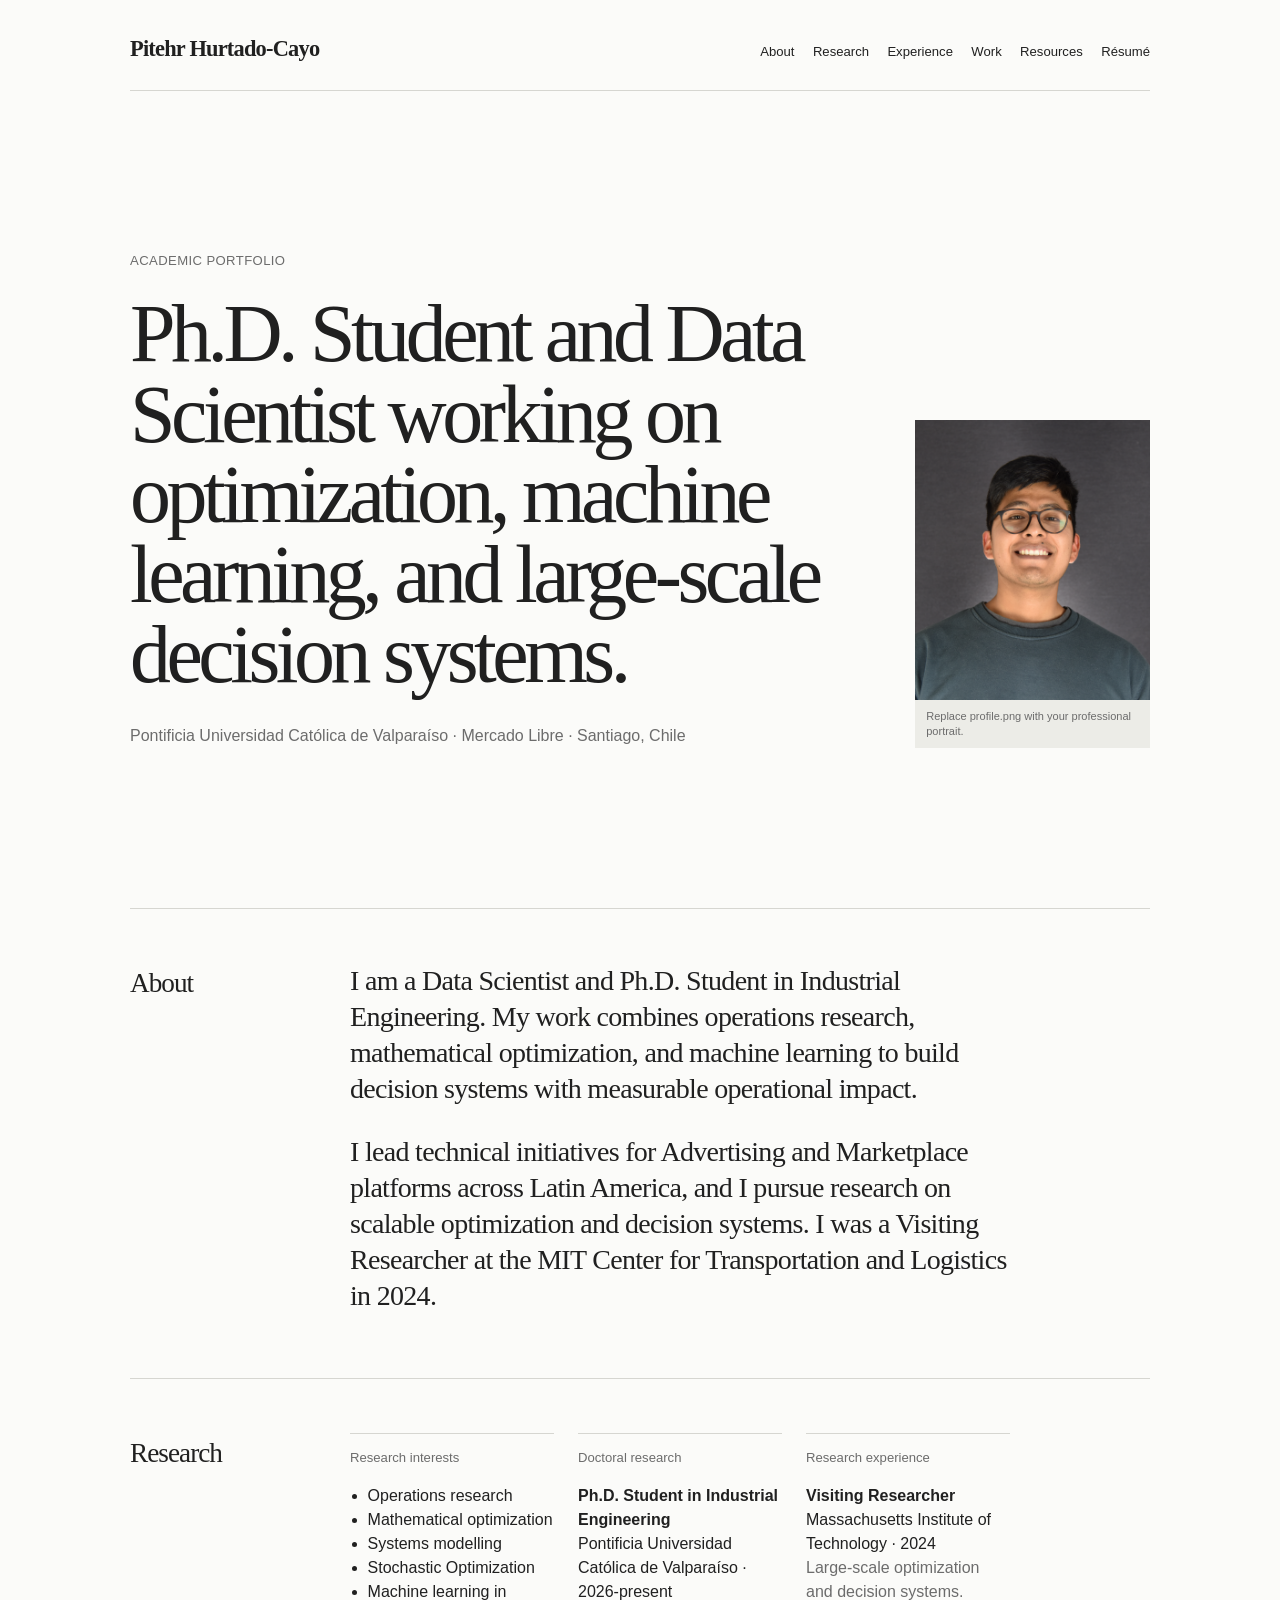
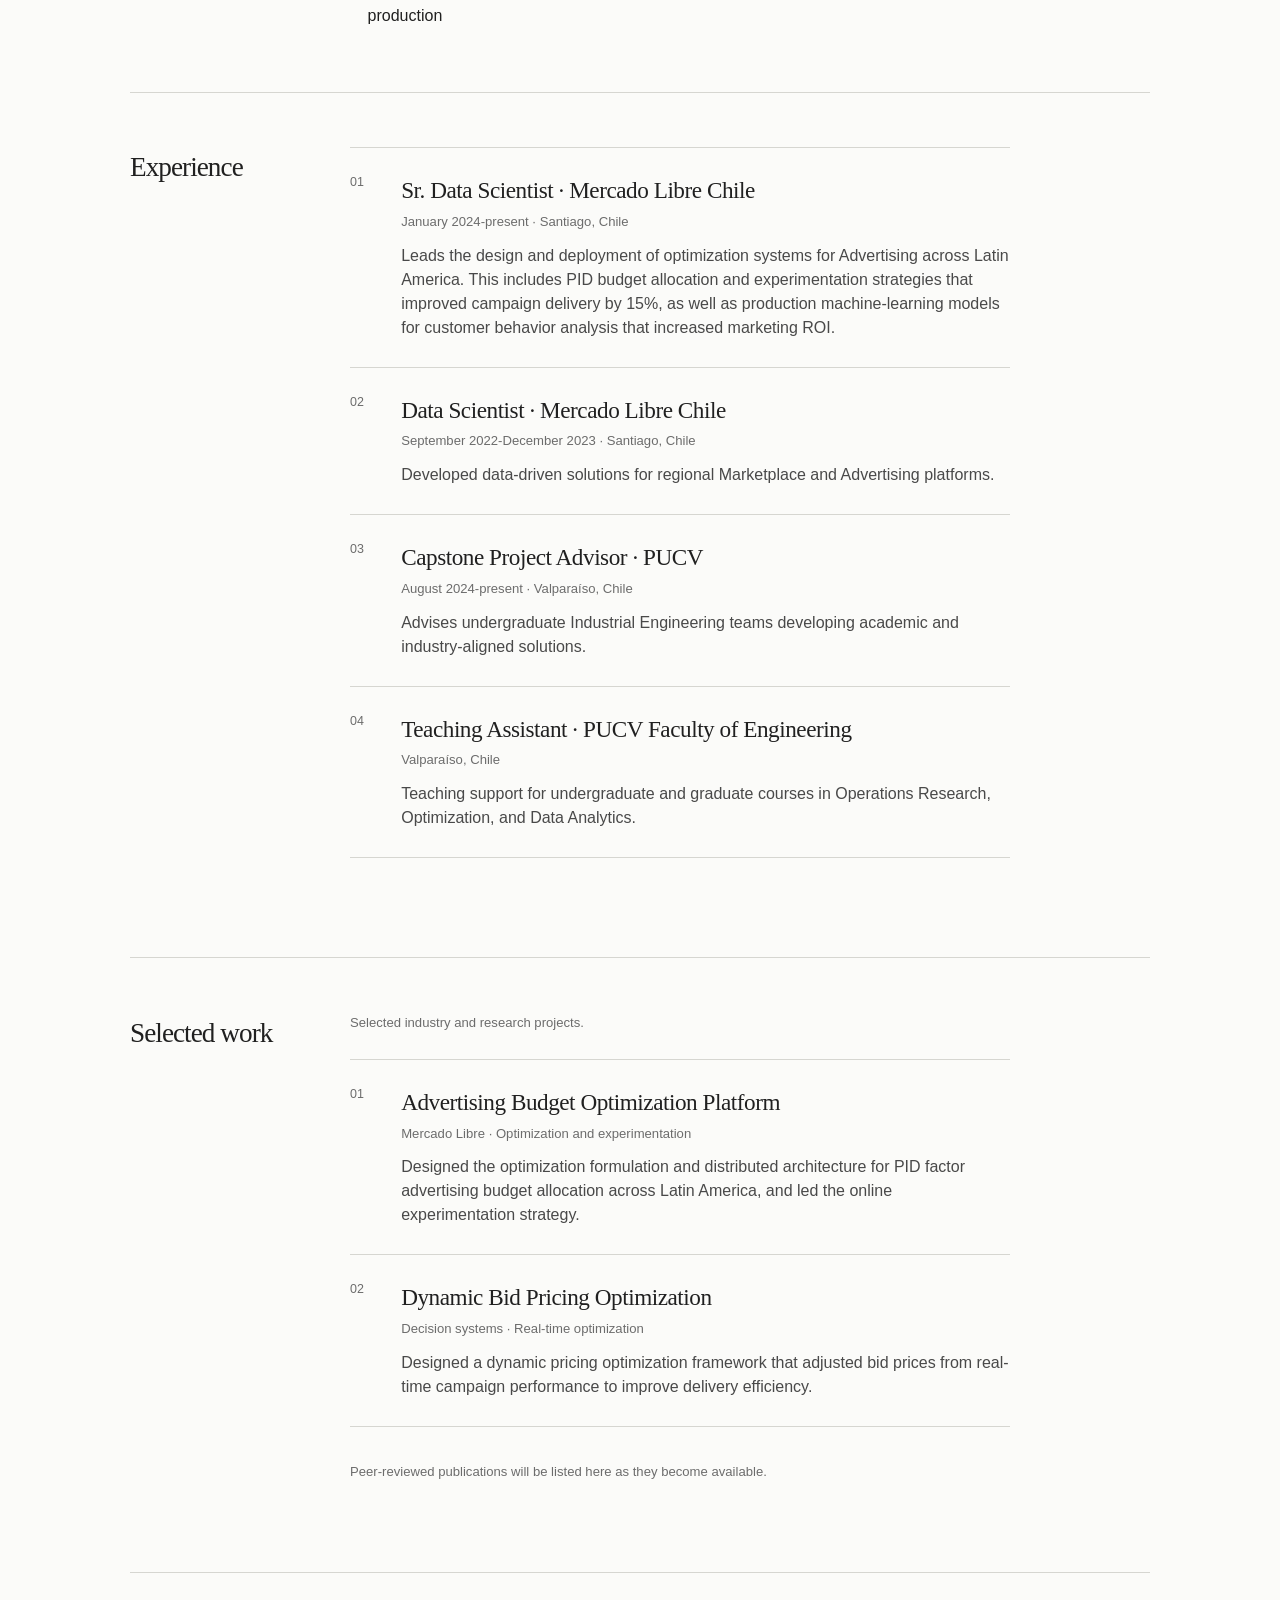
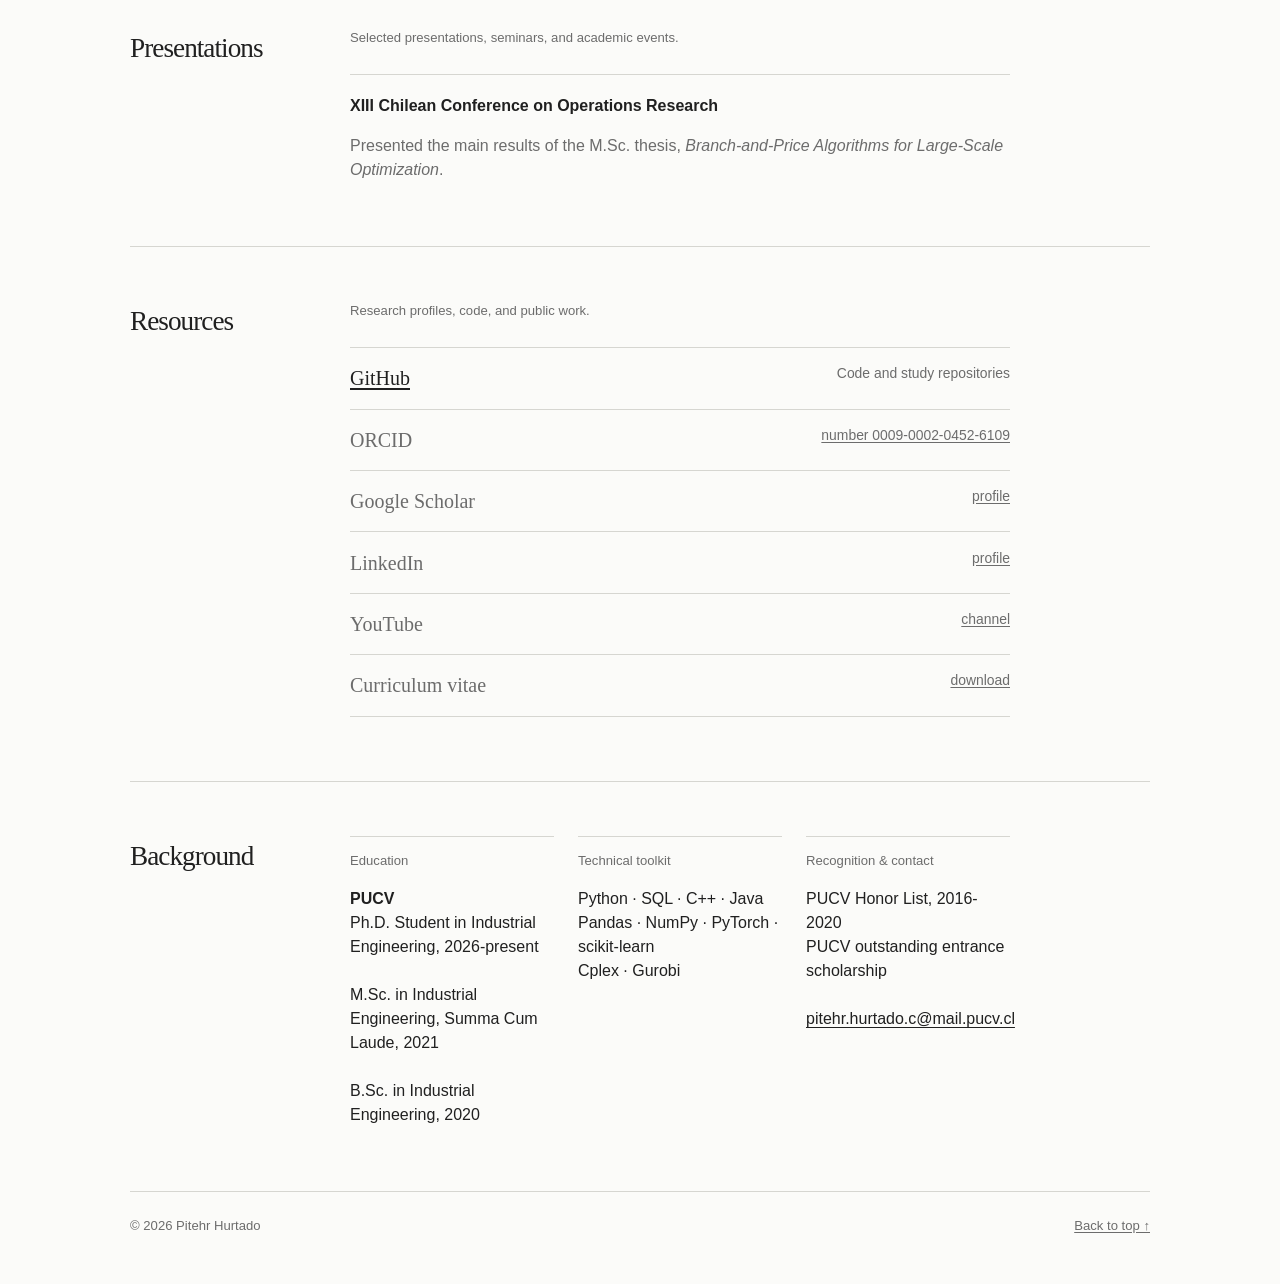
==== index.html @ 65d4c443 "add: core code" ====
<!doctype html>
<html lang="en">
  <head>
    <meta charset="utf-8">
    <meta name="viewport" content="width=device-width, initial-scale=1">
    <meta name="description" content="Academic portfolio of Pitehr Hurtado.">
    <meta name="robots" content="index, follow">
    <title>Pitehr Hurtado</title>
    <link rel="stylesheet" href="assets/css/styles.css">
  </head>
  <body>
    <a class="skip-link" href="#main-content">Skip to content</a>

    <header class="site-header">
      <a class="site-name" href="#top">Pitehr Hurtado-Cayo</a>
      <nav aria-label="Primary navigation">
        <a href="#about">About</a>
        <a href="#research">Research</a>
        <a href="#experience">Experience</a>
        <a href="#work">Work</a>
        <a href="#resources">Resources</a>
        <a href="#resume">Résumé</a>
      </nav>
    </header>

    <main id="main-content">
      <section class="intro" id="top" aria-labelledby="intro-title">
        <div>
          <p class="kicker">Academic portfolio</p>
          <h1 id="intro-title">Ph.D. Student and Data Scientist working on optimization, machine learning, and large-scale decision systems.</h1>
          <p class="intro-note">Pontificia Universidad Católica de Valparaíso · Mercado Libre · Santiago, Chile</p>
        </div>
        <figure class="portrait">
          <img src="assets/img/profile.png" alt="Placeholder for a professional portrait of Pitehr Hurtado-Cayo">
          <figcaption>Replace <code>profile.png</code> with your professional portrait.</figcaption>
        </figure>
      </section>

      <section class="content-section" id="about" aria-labelledby="about-title">
        <h2 id="about-title">About</h2>
        <div class="section-body prose">
          <p>I am a Data Scientist and Ph.D. Student in Industrial Engineering. My work combines operations research, mathematical optimization, and machine learning to build decision systems with measurable operational impact.</p>
          <p>I lead technical initiatives for Advertising and Marketplace platforms across Latin America, and I pursue research on scalable optimization and decision systems. I was a Visiting Researcher at the MIT Center for Transportation and Logistics in 2024.</p>
        </div>
      </section>

      <section class="content-section" id="research" aria-labelledby="research-title">
        <h2 id="research-title">Research</h2>
        <div class="section-body research-grid">
          <div>
            <p class="quiet">Research interests</p>
            <ul>
              <li>Operations research</li>
              <li>Mathematical optimization</li>
              <li>Systems modelling</li>
              <li>Stochastic Optimization</li>
              <li>Machine learning in production</li>
            </ul>
          </div>
          <div>
            <p class="quiet">Doctoral research</p>
            <p><strong>Ph.D. Student in Industrial Engineering</strong><br>Pontificia Universidad Católica de Valparaíso · 2026-present</p>
          </div>
          <div>
            <p class="quiet">Research experience</p>
            <p><strong>Visiting Researcher</strong><br>Massachusetts Institute of Technology · 2024<br><span class="pending">Large-scale optimization and decision systems.</span></p>
          </div>
        </div>
      </section>

      <section class="content-section" id="experience" aria-labelledby="experience-title">
        <h2 id="experience-title">Experience</h2>
        <div class="section-body">
          <ol class="publication-list experience-list">
            <li>
              <p class="entry-title">Sr. Data Scientist · Mercado Libre Chile</p>
              <p class="entry-meta">January 2024-present · Santiago, Chile</p>
              <p>Leads the design and deployment of optimization systems for Advertising across Latin America. This includes PID budget allocation and experimentation strategies that improved campaign delivery by 15%, as well as production machine-learning models for customer behavior analysis that increased marketing ROI.</p>
            </li>
            <li>
              <p class="entry-title">Data Scientist · Mercado Libre Chile</p>
              <p class="entry-meta">September 2022-December 2023 · Santiago, Chile</p>
              <p>Developed data-driven solutions for regional Marketplace and Advertising platforms.</p>
            </li>
            <li>
              <p class="entry-title">Capstone Project Advisor · PUCV</p>
              <p class="entry-meta">August 2024-present · Valparaíso, Chile</p>
              <p>Advises undergraduate Industrial Engineering teams developing academic and industry-aligned solutions.</p>
            </li>
            <li>
              <p class="entry-title">Teaching Assistant · PUCV Faculty of Engineering</p>
              <p class="entry-meta">Valparaíso, Chile</p>
              <p>Teaching support for undergraduate and graduate courses in Operations Research, Optimization, and Data Analytics.</p>
            </li>
          </ol>
        </div>
      </section>

      <section class="content-section" id="work" aria-labelledby="work-title">
        <h2 id="work-title">Selected work</h2>
        <div class="section-body">
          <p class="quiet">Selected industry and research projects.</p>
          <ol class="publication-list">
            <li>
              <p class="entry-title">Advertising Budget Optimization Platform</p>
              <p class="entry-meta">Mercado Libre · Optimization and experimentation</p>
              <p>Designed the optimization formulation and distributed architecture for PID factor advertising budget allocation across Latin America, and led the online experimentation strategy.</p>
            </li>
            <li>
              <p class="entry-title">Dynamic Bid Pricing Optimization</p>
              <p class="entry-meta">Decision systems · Real-time optimization</p>
              <p>Designed a dynamic pricing optimization framework that adjusted bid prices from real-time campaign performance to improve delivery efficiency.</p>
            </li>
          </ol>
          <p class="quiet">Peer-reviewed publications will be listed here as they become available.</p>
        </div>
      </section>

      <section class="content-section" id="presentations" aria-labelledby="presentations-title">
        <h2 id="presentations-title">Presentations</h2>
        <div class="section-body">
          <p class="quiet">Selected presentations, seminars, and academic events.</p>
          <div class="empty-entry">
            <p><strong>XIII Chilean Conference on Operations Research</strong></p>
            <p>Presented the main results of the M.Sc. thesis, <em>Branch-and-Price Algorithms for Large-Scale Optimization</em>.</p>
          </div>
        </div>
      </section>

      <section class="content-section" id="resources" aria-labelledby="resources-title">
        <h2 id="resources-title">Resources</h2>
        <div class="section-body">
          <p class="quiet">Research profiles, code, and public work.</p>
          <ul class="link-list">
            <li><a href="https://github.com/PitehrHurtado" rel="me">GitHub</a><span>Code and study repositories</span></li>
            <li><span class="pending">ORCID</span><span><a href="https://orcid.org/0009-0002-0452-6109" rel="me">number 0009-0002-0452-6109</a></span></li>
            <li><span class="pending">Google Scholar</span><span><a href="https://scholar.google.com/citations?hl=en&user=K_JRy8kAAAAJ" rel="me">profile</a></span></li>
            <li><span class="pending">LinkedIn</span><span><a href="https://www.linkedin.com/in/pitehr-hurtado-cayo/" rel="me">profile</a></span></li>
            <li><span class="pending">YouTube</span><span><a href="https://www.youtube.com/@pitehrhurtado" rel="me">channel</a></span></li>
            <li><span class="pending">Curriculum vitae</span><span><a href="assets/docs/cv.pdf" rel="me">download</a></span></li>
          </ul>
        </div>
      </section>

      <section class="content-section" id="resume" aria-labelledby="resume-title">
        <h2 id="resume-title">Background</h2>
        <div class="section-body resume-grid">
          <div>
            <p class="quiet">Education</p>
            <p><strong>PUCV</strong><br>Ph.D. Student in Industrial Engineering, 2026-present<br><br>M.Sc. in Industrial Engineering, Summa Cum Laude, 2021<br><br>B.Sc. in Industrial Engineering, 2020</p>
          </div>
          <div>
            <p class="quiet">Technical toolkit</p>
            <p>Python · SQL · C++ · Java<br>Pandas · NumPy · PyTorch · scikit-learn<br>Cplex · Gurobi</p>
          </div>
          <div>
            <p class="quiet">Recognition & contact</p>
            <p>PUCV Honor List, 2016-2020<br>PUCV outstanding entrance scholarship<br><br><a href="mailto:pitehr.hurtado.c@mail.pucv.cl">pitehr.hurtado.c@mail.pucv.cl</a></p>
          </div>
        </div>
      </section>
    </main>

    <footer>
      <p>© 2026 Pitehr Hurtado</p>
      <a href="#top">Back to top ↑</a>
    </footer>
  </body>
</html>
---- assets/css/styles.css ----
:root {
  --ink: #202020;
  --muted: #6c6c6c;
  --paper: #fbfbf9;
  --line: #d6d6d1;
  --accent: #165f54;
  --serif: "Iowan Old Style", "Palatino Linotype", Palatino, Georgia, serif;
  --sans: Arial, Helvetica, sans-serif;
}

* { box-sizing: border-box; }
html { scroll-behavior: smooth; }
body { margin: 0; color: var(--ink); background: var(--paper); font-family: var(--sans); font-size: 16px; line-height: 1.5; }
a { color: inherit; text-underline-offset: 0.16em; }
a:hover { color: var(--accent); }
a:focus-visible { outline: 2px solid var(--accent); outline-offset: 4px; }

.skip-link { position: fixed; top: 0.75rem; left: 0.75rem; z-index: 2; padding: 0.5rem 0.7rem; color: var(--paper); background: var(--ink); transform: translateY(-200%); }
.skip-link:focus { transform: translateY(0); }

.site-header, main, footer { width: min(100% - 3rem, 1020px); margin: 0 auto; }
.site-header { display: flex; justify-content: space-between; align-items: baseline; gap: 2rem; padding: 2rem 0 1.5rem; border-bottom: 1px solid var(--line); }
.site-name { font-family: var(--serif); font-size: 1.4rem; font-weight: 700; letter-spacing: -0.035em; text-decoration: none; }
nav { display: flex; flex-wrap: wrap; justify-content: flex-end; gap: 0.5rem 1.15rem; }
nav a, footer { font-size: 0.82rem; }
nav a { text-decoration: none; }

.intro { display: grid; grid-template-columns: minmax(0, 1fr) 235px; align-items: end; gap: clamp(2rem, 6vw, 5rem); padding: clamp(5rem, 14vw, 10rem) 0 clamp(5.5rem, 14vw, 10rem); }
.kicker, .quiet, .entry-meta { margin: 0; color: var(--muted); font-size: 0.82rem; }
.kicker { margin-bottom: 1.5rem; letter-spacing: 0.03em; text-transform: uppercase; }
h1, h2, h3, p { margin-top: 0; }
h1 { margin-bottom: 1.75rem; font-family: var(--serif); font-size: clamp(2.7rem, 6.4vw, 5.75rem); font-weight: 400; letter-spacing: -0.055em; line-height: 0.98; }
.intro-note { margin: 0; color: var(--muted); }
.portrait { display: grid; min-height: 280px; margin: 0; background: #ecece7; }
.portrait img { width: 100%; height: 280px; object-fit: cover; background: linear-gradient(135deg, #d7d7cf, #a3a9a1); }
.portrait figcaption { align-self: end; padding: 0.55rem 0.7rem; color: var(--muted); font-size: 0.69rem; line-height: 1.35; }
.portrait code { font-family: var(--sans); font-size: inherit; }

.content-section { display: grid; grid-template-columns: 180px minmax(0, 1fr); gap: 2.5rem; padding: 3.4rem 0 4rem; border-top: 1px solid var(--line); }
h2 { margin: 0; font-family: var(--serif); font-size: 1.7rem; font-weight: 400; letter-spacing: -0.035em; }
.section-body { max-width: 660px; }
.prose { font-family: var(--serif); font-size: clamp(1.35rem, 2.3vw, 1.75rem); letter-spacing: -0.025em; line-height: 1.28; }
.prose p:last-child { margin-bottom: 0; }
.quiet { margin-bottom: 1.65rem; }
.research-grid { display: grid; grid-template-columns: repeat(3, minmax(0, 1fr)); gap: 1.5rem; }
.research-grid > div { padding-top: 0.9rem; border-top: 1px solid var(--line); }
.research-grid .quiet { margin-bottom: 1rem; }
.research-grid ul { margin: 0; padding-left: 1.1rem; }
.research-grid p:last-child { margin-bottom: 0; }

.publication-list { margin: 0 0 2.2rem; padding: 0; list-style: none; counter-reset: publication; }
.publication-list li { position: relative; padding: 1.55rem 0 1.7rem 3.2rem; border-top: 1px solid var(--line); counter-increment: publication; }
.publication-list li:last-child { border-bottom: 1px solid var(--line); }
.publication-list li::before { position: absolute; left: 0; top: 1.55rem; color: var(--muted); content: "0" counter(publication); font-size: 0.78rem; }
.entry-title { margin-bottom: 0.25rem; font-family: var(--serif); font-size: 1.45rem; letter-spacing: -0.02em; }
.entry-meta { margin-bottom: 0.75rem; }
.publication-list li > p:last-child { margin-bottom: 0; color: #494949; }
.empty-entry { padding: 1.2rem 0 0; border-top: 1px solid var(--line); }
.empty-entry p:last-child { margin-bottom: 0; color: var(--muted); }

.link-list { margin: 0; padding: 0; list-style: none; }
.link-list li { display: flex; justify-content: space-between; gap: 2rem; padding: 0.95rem 0; border-top: 1px solid var(--line); }
.link-list li:last-child { border-bottom: 1px solid var(--line); }
.link-list li > :first-child { font-family: var(--serif); font-size: 1.25rem; }
.link-list li > :last-child { color: var(--muted); font-size: 0.87rem; text-align: right; }
.pending { color: var(--muted); }

.resume-grid { display: grid; grid-template-columns: repeat(3, minmax(0, 1fr)); gap: 1.5rem; }
.resume-grid > div { padding-top: 0.9rem; border-top: 1px solid var(--line); }
.resume-grid .quiet { margin-bottom: 1rem; }
.resume-grid p:last-child { margin-bottom: 0; }

footer { display: flex; justify-content: space-between; gap: 1rem; padding: 1.5rem 0 3rem; border-top: 1px solid var(--line); color: var(--muted); }
footer p { margin: 0; }

@media (max-width: 680px) {
  .site-header, main, footer { width: min(100% - 2rem, 1020px); }
  .site-header { align-items: flex-start; flex-direction: column; gap: 1rem; }
  nav { justify-content: flex-start; }
  .content-section { grid-template-columns: 1fr; gap: 1.25rem; padding: 2.7rem 0 3rem; }
  .intro { grid-template-columns: 1fr; }
  .portrait { width: min(100%, 300px); }
  .research-grid { grid-template-columns: 1fr; gap: 1.8rem; }
  .resume-grid { grid-template-columns: 1fr; gap: 1.8rem; }
  .link-list li { align-items: baseline; gap: 1rem; }
  .link-list li > :last-child { font-size: 0.78rem; }
}

@media (prefers-reduced-motion: reduce) { html { scroll-behavior: auto; } }
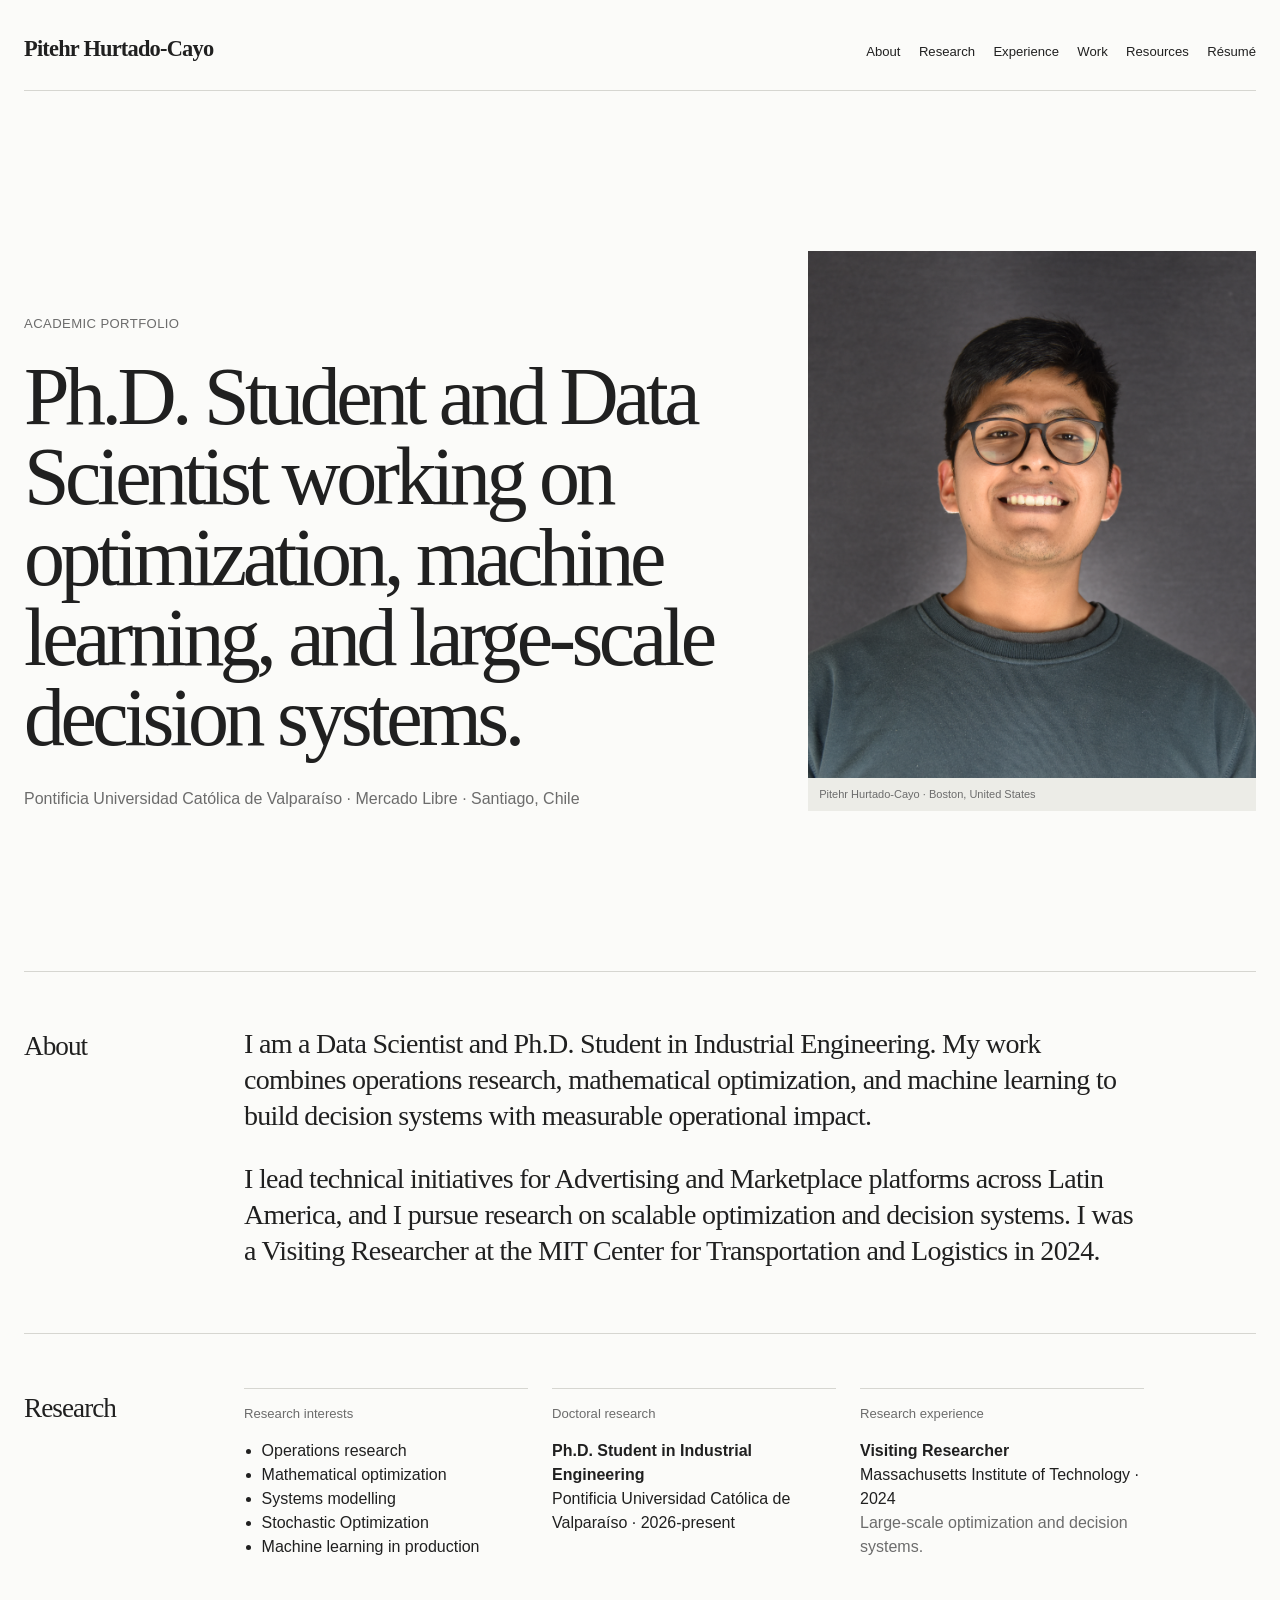
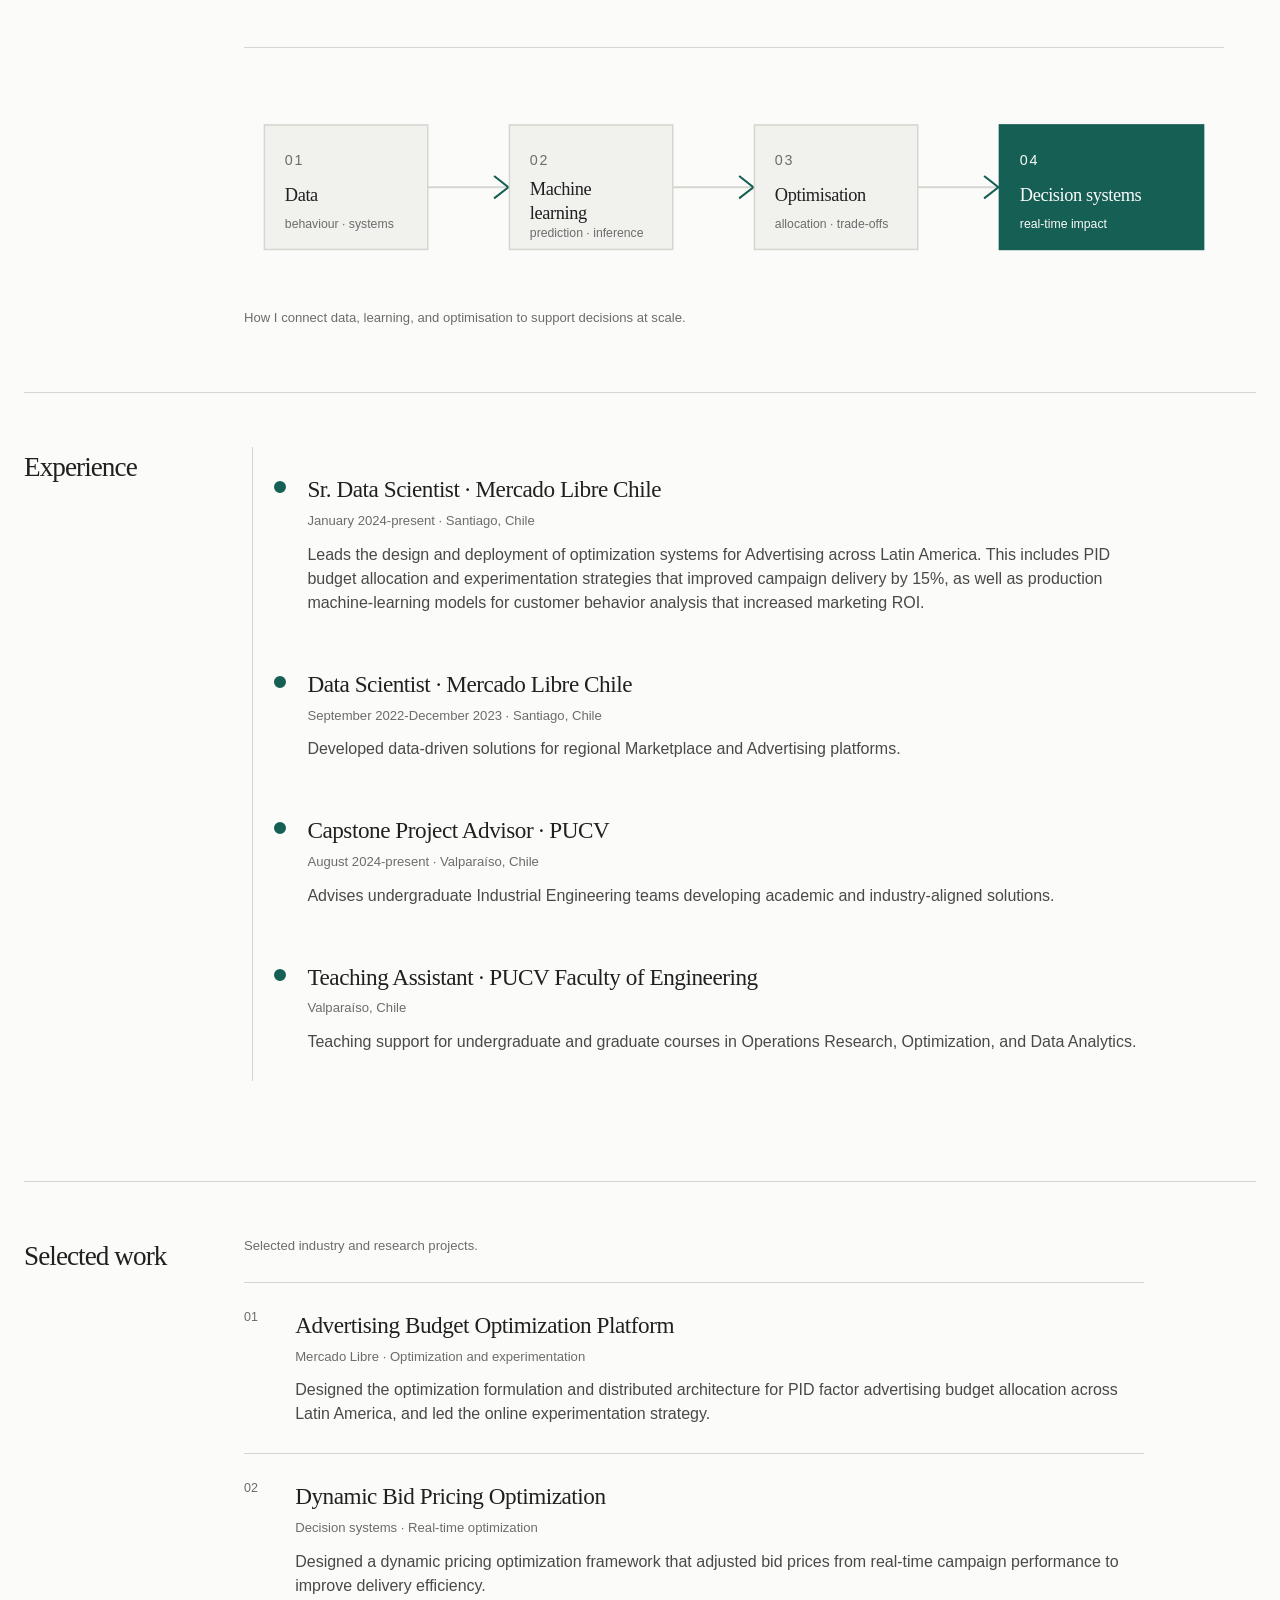
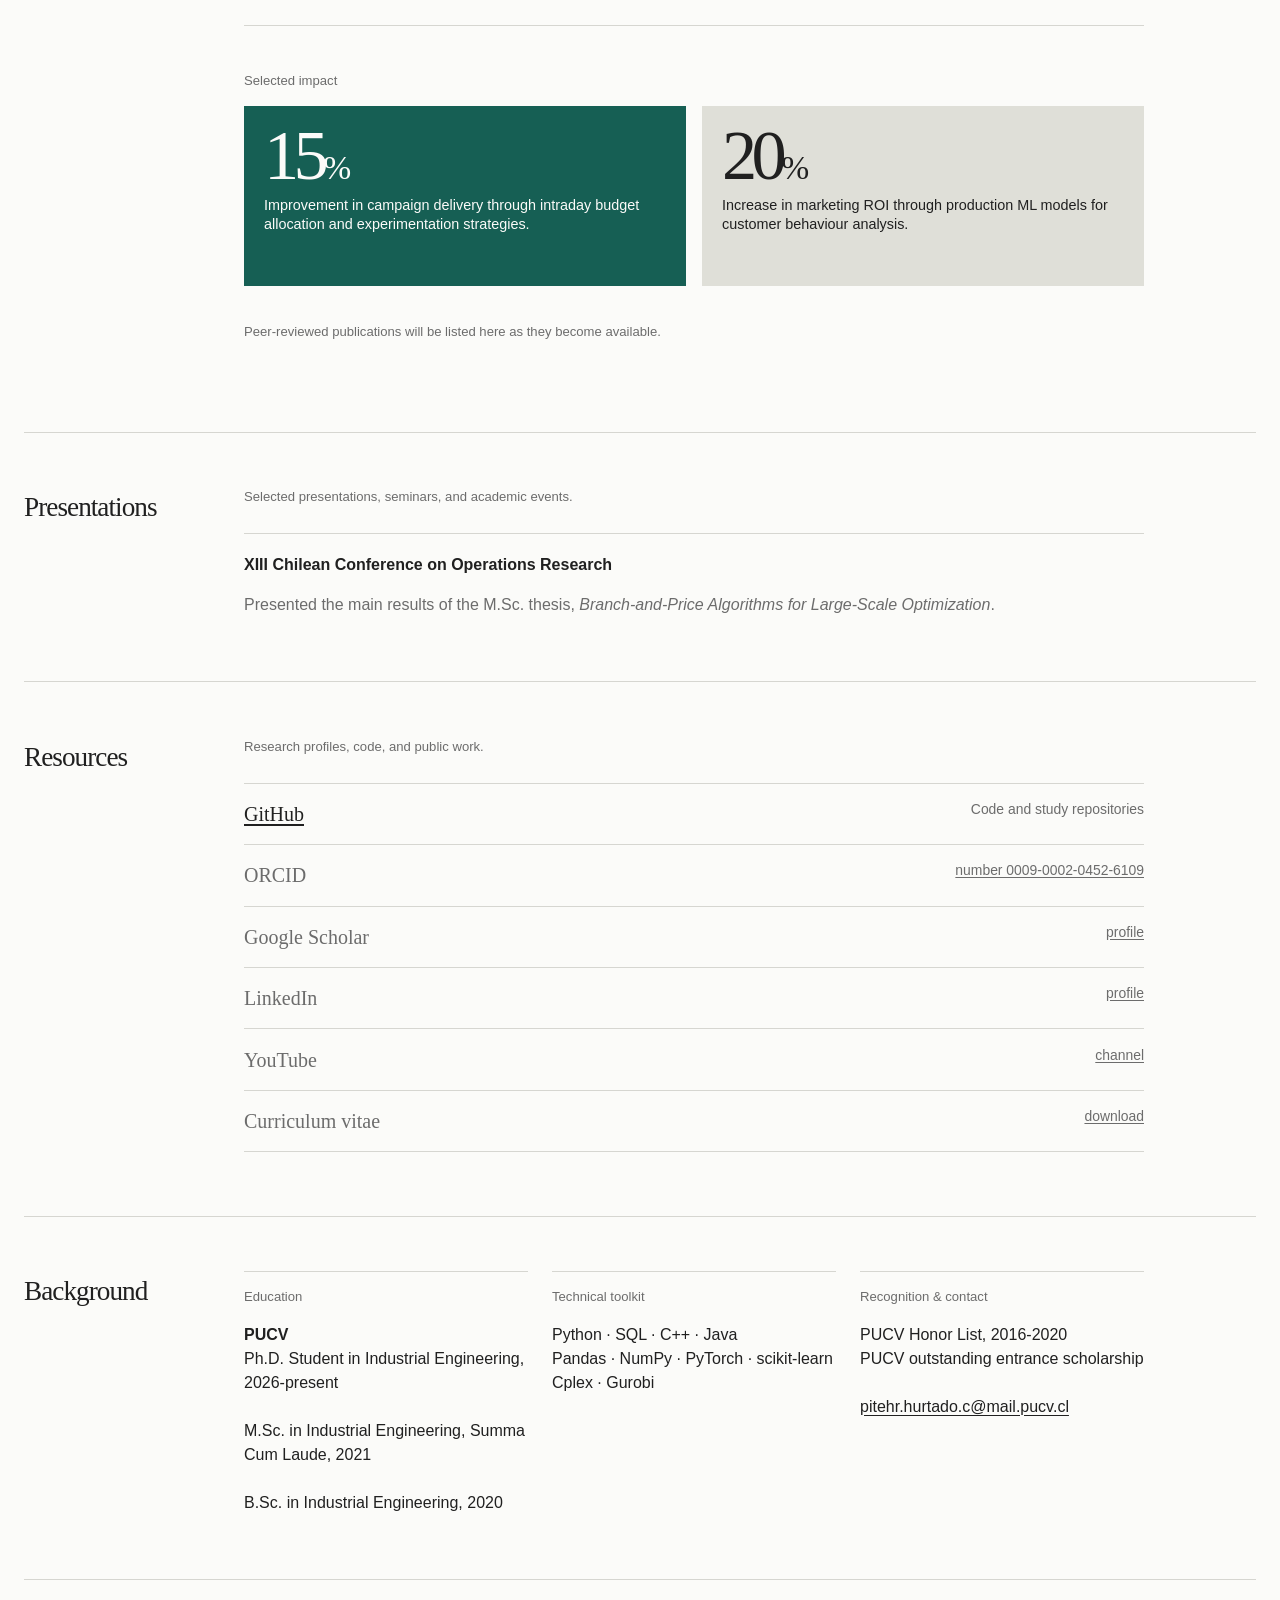
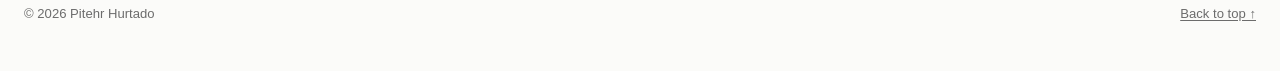
==== commit 86102dc2: "change: style" ====
--- a/index.html
+++ b/index.html
@@ -31,8 +31,8 @@
           <p class="intro-note">Pontificia Universidad Católica de Valparaíso · Mercado Libre · Santiago, Chile</p>
         </div>
         <figure class="portrait">
-          <img src="assets/img/profile.png" alt="Placeholder for a professional portrait of Pitehr Hurtado-Cayo">
-          <figcaption>Replace <code>profile.png</code> with your professional portrait.</figcaption>
+          <img src="assets/img/profile.png" alt="Professional portrait of Pitehr Hurtado-Cayo">
+          <figcaption>Pitehr Hurtado-Cayo · Boston, United States</figcaption>
         </figure>
       </section>
 
@@ -66,6 +66,19 @@
             <p><strong>Visiting Researcher</strong><br>Massachusetts Institute of Technology · 2024<br><span class="pending">Large-scale optimization and decision systems.</span></p>
           </div>
         </div>
+        <figure class="research-map">
+          <svg viewBox="0 0 960 210" role="img" aria-labelledby="research-map-title research-map-description">
+            <title id="research-map-title">Research approach</title>
+            <desc id="research-map-description">A four-stage diagram: data, machine learning, optimisation, and decision systems.</desc>
+            <path d="M179 105h80M419 105h80M659 105h80" class="map-line"/>
+            <path d="M245 94l14 11-14 11M485 94l14 11-14 11M725 94l14 11-14 11" class="map-arrow"/>
+            <g class="map-node"><rect x="20" y="44" width="160" height="122" rx="0"/><text x="40" y="83">01</text><text x="40" y="119" class="map-label">Data</text><text x="40" y="145" class="map-note">behaviour · systems</text></g>
+            <g class="map-node"><rect x="260" y="44" width="160" height="122" rx="0"/><text x="280" y="83">02</text><text x="280" y="113" class="map-label">Machine</text><text x="280" y="136" class="map-label">learning</text><text x="280" y="154" class="map-note">prediction · inference</text></g>
+            <g class="map-node"><rect x="500" y="44" width="160" height="122" rx="0"/><text x="520" y="83">03</text><text x="520" y="119" class="map-label">Optimisation</text><text x="520" y="145" class="map-note">allocation · trade-offs</text></g>
+            <g class="map-node map-node--accent"><rect x="740" y="44" width="200" height="122" rx="0"/><text x="760" y="83">04</text><text x="760" y="119" class="map-label">Decision systems</text><text x="760" y="145" class="map-note">real-time impact</text></g>
+          </svg>
+          <figcaption>How I connect data, learning, and optimisation to support decisions at scale.</figcaption>
+        </figure>
       </section>
 
       <section class="content-section" id="experience" aria-labelledby="experience-title">
@@ -73,24 +86,32 @@
         <div class="section-body">
           <ol class="publication-list experience-list">
             <li>
-              <p class="entry-title">Sr. Data Scientist · Mercado Libre Chile</p>
-              <p class="entry-meta">January 2024-present · Santiago, Chile</p>
-              <p>Leads the design and deployment of optimization systems for Advertising across Latin America. This includes PID budget allocation and experimentation strategies that improved campaign delivery by 15%, as well as production machine-learning models for customer behavior analysis that increased marketing ROI.</p>
-            </li>
-            <li>
-              <p class="entry-title">Data Scientist · Mercado Libre Chile</p>
-              <p class="entry-meta">September 2022-December 2023 · Santiago, Chile</p>
-              <p>Developed data-driven solutions for regional Marketplace and Advertising platforms.</p>
-            </li>
-            <li>
-              <p class="entry-title">Capstone Project Advisor · PUCV</p>
-              <p class="entry-meta">August 2024-present · Valparaíso, Chile</p>
-              <p>Advises undergraduate Industrial Engineering teams developing academic and industry-aligned solutions.</p>
-            </li>
-            <li>
-              <p class="entry-title">Teaching Assistant · PUCV Faculty of Engineering</p>
-              <p class="entry-meta">Valparaíso, Chile</p>
-              <p>Teaching support for undergraduate and graduate courses in Operations Research, Optimization, and Data Analytics.</p>
+              <div class="timeline-entry">
+                <p class="entry-title">Sr. Data Scientist · Mercado Libre Chile</p>
+                <p class="entry-meta">January 2024-present · Santiago, Chile</p>
+                <p>Leads the design and deployment of optimization systems for Advertising across Latin America. This includes PID budget allocation and experimentation strategies that improved campaign delivery by 15%, as well as production machine-learning models for customer behavior analysis that increased marketing ROI.</p>
+              </div>
+            </li>
+            <li>
+              <div class="timeline-entry">
+                <p class="entry-title">Data Scientist · Mercado Libre Chile</p>
+                <p class="entry-meta">September 2022-December 2023 · Santiago, Chile</p>
+                <p>Developed data-driven solutions for regional Marketplace and Advertising platforms.</p>
+              </div>
+            </li>
+            <li>
+              <div class="timeline-entry">
+                <p class="entry-title">Capstone Project Advisor · PUCV</p>
+                <p class="entry-meta">August 2024-present · Valparaíso, Chile</p>
+                <p>Advises undergraduate Industrial Engineering teams developing academic and industry-aligned solutions.</p>
+              </div>
+            </li>
+            <li>
+              <div class="timeline-entry">
+                <p class="entry-title">Teaching Assistant · PUCV Faculty of Engineering</p>
+                <p class="entry-meta">Valparaíso, Chile</p>
+                <p>Teaching support for undergraduate and graduate courses in Operations Research, Optimization, and Data Analytics.</p>
+              </div>
             </li>
           </ol>
         </div>
@@ -112,6 +133,19 @@
               <p>Designed a dynamic pricing optimization framework that adjusted bid prices from real-time campaign performance to improve delivery efficiency.</p>
             </li>
           </ol>
+          <div class="impact-board" aria-label="Selected impact metrics">
+            <p class="quiet">Selected impact</p>
+            <div class="impact-grid">
+              <div class="impact-card">
+                <p class="impact-value">15<span>%</span></p>
+                <p>Improvement in campaign delivery through intraday budget allocation and experimentation strategies.</p>
+              </div>
+              <div class="impact-card">
+                <p class="impact-value">20<span>%</span></p>
+                <p>Increase in marketing ROI through production ML models for customer behaviour analysis.</p>
+              </div>
+            </div>
+          </div>
           <p class="quiet">Peer-reviewed publications will be listed here as they become available.</p>
         </div>
       </section>
--- a/assets/css/styles.css
+++ b/assets/css/styles.css
@@ -4,6 +4,7 @@
   --paper: #fbfbf9;
   --line: #d6d6d1;
   --accent: #165f54;
+  --content-width: 1320px;
   --serif: "Iowan Old Style", "Palatino Linotype", Palatino, Georgia, serif;
   --sans: Arial, Helvetica, sans-serif;
 }
@@ -18,27 +19,27 @@
 .skip-link { position: fixed; top: 0.75rem; left: 0.75rem; z-index: 2; padding: 0.5rem 0.7rem; color: var(--paper); background: var(--ink); transform: translateY(-200%); }
 .skip-link:focus { transform: translateY(0); }
 
-.site-header, main, footer { width: min(100% - 3rem, 1020px); margin: 0 auto; }
+.site-header, main, footer { width: min(100% - 3rem, var(--content-width)); margin: 0 auto; }
 .site-header { display: flex; justify-content: space-between; align-items: baseline; gap: 2rem; padding: 2rem 0 1.5rem; border-bottom: 1px solid var(--line); }
 .site-name { font-family: var(--serif); font-size: 1.4rem; font-weight: 700; letter-spacing: -0.035em; text-decoration: none; }
 nav { display: flex; flex-wrap: wrap; justify-content: flex-end; gap: 0.5rem 1.15rem; }
 nav a, footer { font-size: 0.82rem; }
 nav a { text-decoration: none; }
 
-.intro { display: grid; grid-template-columns: minmax(0, 1fr) 235px; align-items: end; gap: clamp(2rem, 6vw, 5rem); padding: clamp(5rem, 14vw, 10rem) 0 clamp(5.5rem, 14vw, 10rem); }
+.intro { display: grid; grid-template-columns: minmax(0, 1fr) clamp(280px, 35vw, 520px); align-items: end; gap: clamp(2rem, 6vw, 5rem); padding: clamp(5rem, 14vw, 10rem) 0 clamp(5.5rem, 14vw, 10rem); }
 .kicker, .quiet, .entry-meta { margin: 0; color: var(--muted); font-size: 0.82rem; }
 .kicker { margin-bottom: 1.5rem; letter-spacing: 0.03em; text-transform: uppercase; }
 h1, h2, h3, p { margin-top: 0; }
 h1 { margin-bottom: 1.75rem; font-family: var(--serif); font-size: clamp(2.7rem, 6.4vw, 5.75rem); font-weight: 400; letter-spacing: -0.055em; line-height: 0.98; }
 .intro-note { margin: 0; color: var(--muted); }
-.portrait { display: grid; min-height: 280px; margin: 0; background: #ecece7; }
-.portrait img { width: 100%; height: 280px; object-fit: cover; background: linear-gradient(135deg, #d7d7cf, #a3a9a1); }
+.portrait { display: grid; grid-template-rows: minmax(0, 1fr) auto; justify-self: end; width: 100%; margin: 0; overflow: hidden; aspect-ratio: 4 / 5; background: #ecece7; }
+.portrait img { display: block; width: 100%; height: 100%; min-height: 0; object-fit: cover; background: linear-gradient(135deg, #d7d7cf, #a3a9a1); }
 .portrait figcaption { align-self: end; padding: 0.55rem 0.7rem; color: var(--muted); font-size: 0.69rem; line-height: 1.35; }
 .portrait code { font-family: var(--sans); font-size: inherit; }
 
 .content-section { display: grid; grid-template-columns: 180px minmax(0, 1fr); gap: 2.5rem; padding: 3.4rem 0 4rem; border-top: 1px solid var(--line); }
 h2 { margin: 0; font-family: var(--serif); font-size: 1.7rem; font-weight: 400; letter-spacing: -0.035em; }
-.section-body { max-width: 660px; }
+.section-body { max-width: 900px; }
 .prose { font-family: var(--serif); font-size: clamp(1.35rem, 2.3vw, 1.75rem); letter-spacing: -0.025em; line-height: 1.28; }
 .prose p:last-child { margin-bottom: 0; }
 .quiet { margin-bottom: 1.65rem; }
@@ -47,6 +48,17 @@
 .research-grid .quiet { margin-bottom: 1rem; }
 .research-grid ul { margin: 0; padding-left: 1.1rem; }
 .research-grid p:last-child { margin-bottom: 0; }
+.research-map { grid-column: 2; width: 100%; max-width: 980px; margin: 3rem 0 0; padding-top: 2rem; border-top: 1px solid var(--line); }
+.research-map svg { display: block; width: 100%; height: auto; }
+.research-map figcaption { margin-top: 0.85rem; color: var(--muted); font-size: 0.82rem; }
+.map-line { stroke: var(--line); stroke-width: 2; }
+.map-arrow { fill: none; stroke: var(--accent); stroke-width: 2; }
+.map-node rect { fill: #f1f1ed; stroke: var(--line); stroke-width: 1.5; }
+.map-node--accent rect { fill: var(--accent); stroke: var(--accent); }
+.map-node text { fill: var(--muted); font-family: var(--sans); font-size: 14px; letter-spacing: 1.8px; }
+.map-node .map-label { fill: var(--ink); font-family: var(--serif); font-size: 18px; letter-spacing: -0.4px; }
+.map-node .map-note { font-size: 12px; letter-spacing: 0; }
+.map-node--accent text, .map-node--accent .map-label { fill: var(--paper); }
 
 .publication-list { margin: 0 0 2.2rem; padding: 0; list-style: none; counter-reset: publication; }
 .publication-list li { position: relative; padding: 1.55rem 0 1.7rem 3.2rem; border-top: 1px solid var(--line); counter-increment: publication; }
@@ -55,6 +67,11 @@
 .entry-title { margin-bottom: 0.25rem; font-family: var(--serif); font-size: 1.45rem; letter-spacing: -0.02em; }
 .entry-meta { margin-bottom: 0.75rem; }
 .publication-list li > p:last-child { margin-bottom: 0; color: #494949; }
+.experience-list { position: relative; margin-left: 0.5rem; padding-left: 1.6rem; border-left: 1px solid var(--line); }
+.experience-list li { padding: 1.55rem 0 1.7rem 1.8rem; border-top: 0; }
+.experience-list li:last-child { border-bottom: 0; }
+.experience-list li::before { top: 2rem; left: -0.42rem; width: 0.75rem; height: 0.75rem; border: 2px solid var(--paper); border-radius: 50%; background: var(--accent); content: ""; }
+.timeline-entry p:last-child { margin-bottom: 0; color: #494949; }
 .empty-entry { padding: 1.2rem 0 0; border-top: 1px solid var(--line); }
 .empty-entry p:last-child { margin-bottom: 0; color: var(--muted); }
 
@@ -64,6 +81,14 @@
 .link-list li > :first-child { font-family: var(--serif); font-size: 1.25rem; }
 .link-list li > :last-child { color: var(--muted); font-size: 0.87rem; text-align: right; }
 .pending { color: var(--muted); }
+.impact-board { margin: 2.8rem 0 2.2rem; }
+.impact-board .quiet { margin-bottom: 1rem; }
+.impact-grid { display: grid; grid-template-columns: repeat(2, minmax(0, 1fr)); gap: 1rem; }
+.impact-card { min-height: 180px; padding: 1.25rem; color: var(--paper); background: var(--accent); }
+.impact-card:last-child { color: var(--ink); background: #dfdfd8; }
+.impact-value { margin-bottom: 0.6rem; font-family: var(--serif); font-size: 4.4rem; letter-spacing: -0.08em; line-height: 0.85; }
+.impact-value span { font-size: 2.1rem; }
+.impact-card p:last-child { margin-bottom: 0; font-size: 0.9rem; line-height: 1.35; }
 
 .resume-grid { display: grid; grid-template-columns: repeat(3, minmax(0, 1fr)); gap: 1.5rem; }
 .resume-grid > div { padding-top: 0.9rem; border-top: 1px solid var(--line); }
@@ -74,13 +99,16 @@
 footer p { margin: 0; }
 
 @media (max-width: 680px) {
-  .site-header, main, footer { width: min(100% - 2rem, 1020px); }
+  .site-header, main, footer { width: min(100% - 2rem, var(--content-width)); }
   .site-header { align-items: flex-start; flex-direction: column; gap: 1rem; }
   nav { justify-content: flex-start; }
   .content-section { grid-template-columns: 1fr; gap: 1.25rem; padding: 2.7rem 0 3rem; }
   .intro { grid-template-columns: 1fr; }
-  .portrait { width: min(100%, 300px); }
+  .portrait { justify-self: start; width: 100%; max-width: none; }
   .research-grid { grid-template-columns: 1fr; gap: 1.8rem; }
+  .research-map { grid-column: auto; margin-top: 1.5rem; overflow-x: auto; }
+  .research-map svg { min-width: 680px; }
+  .impact-grid { grid-template-columns: 1fr; }
   .resume-grid { grid-template-columns: 1fr; gap: 1.8rem; }
   .link-list li { align-items: baseline; gap: 1rem; }
   .link-list li > :last-child { font-size: 0.78rem; }
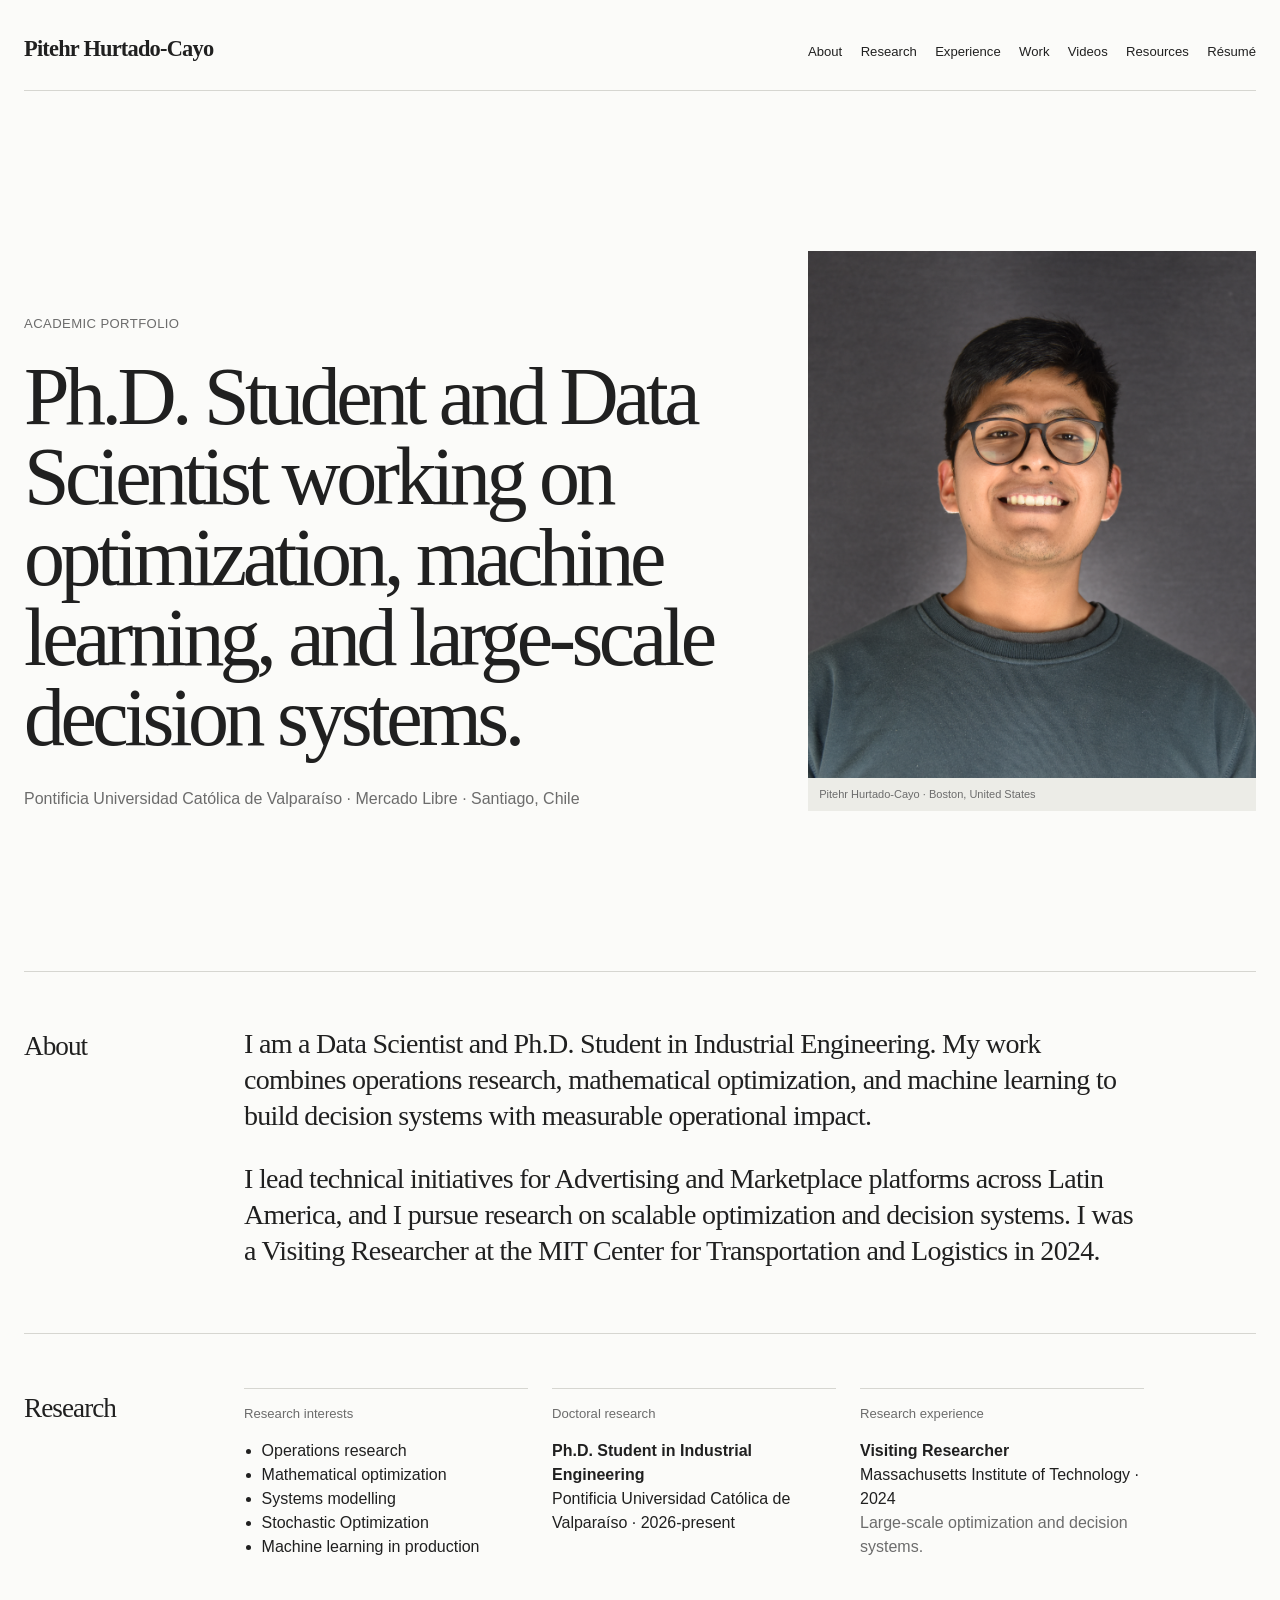
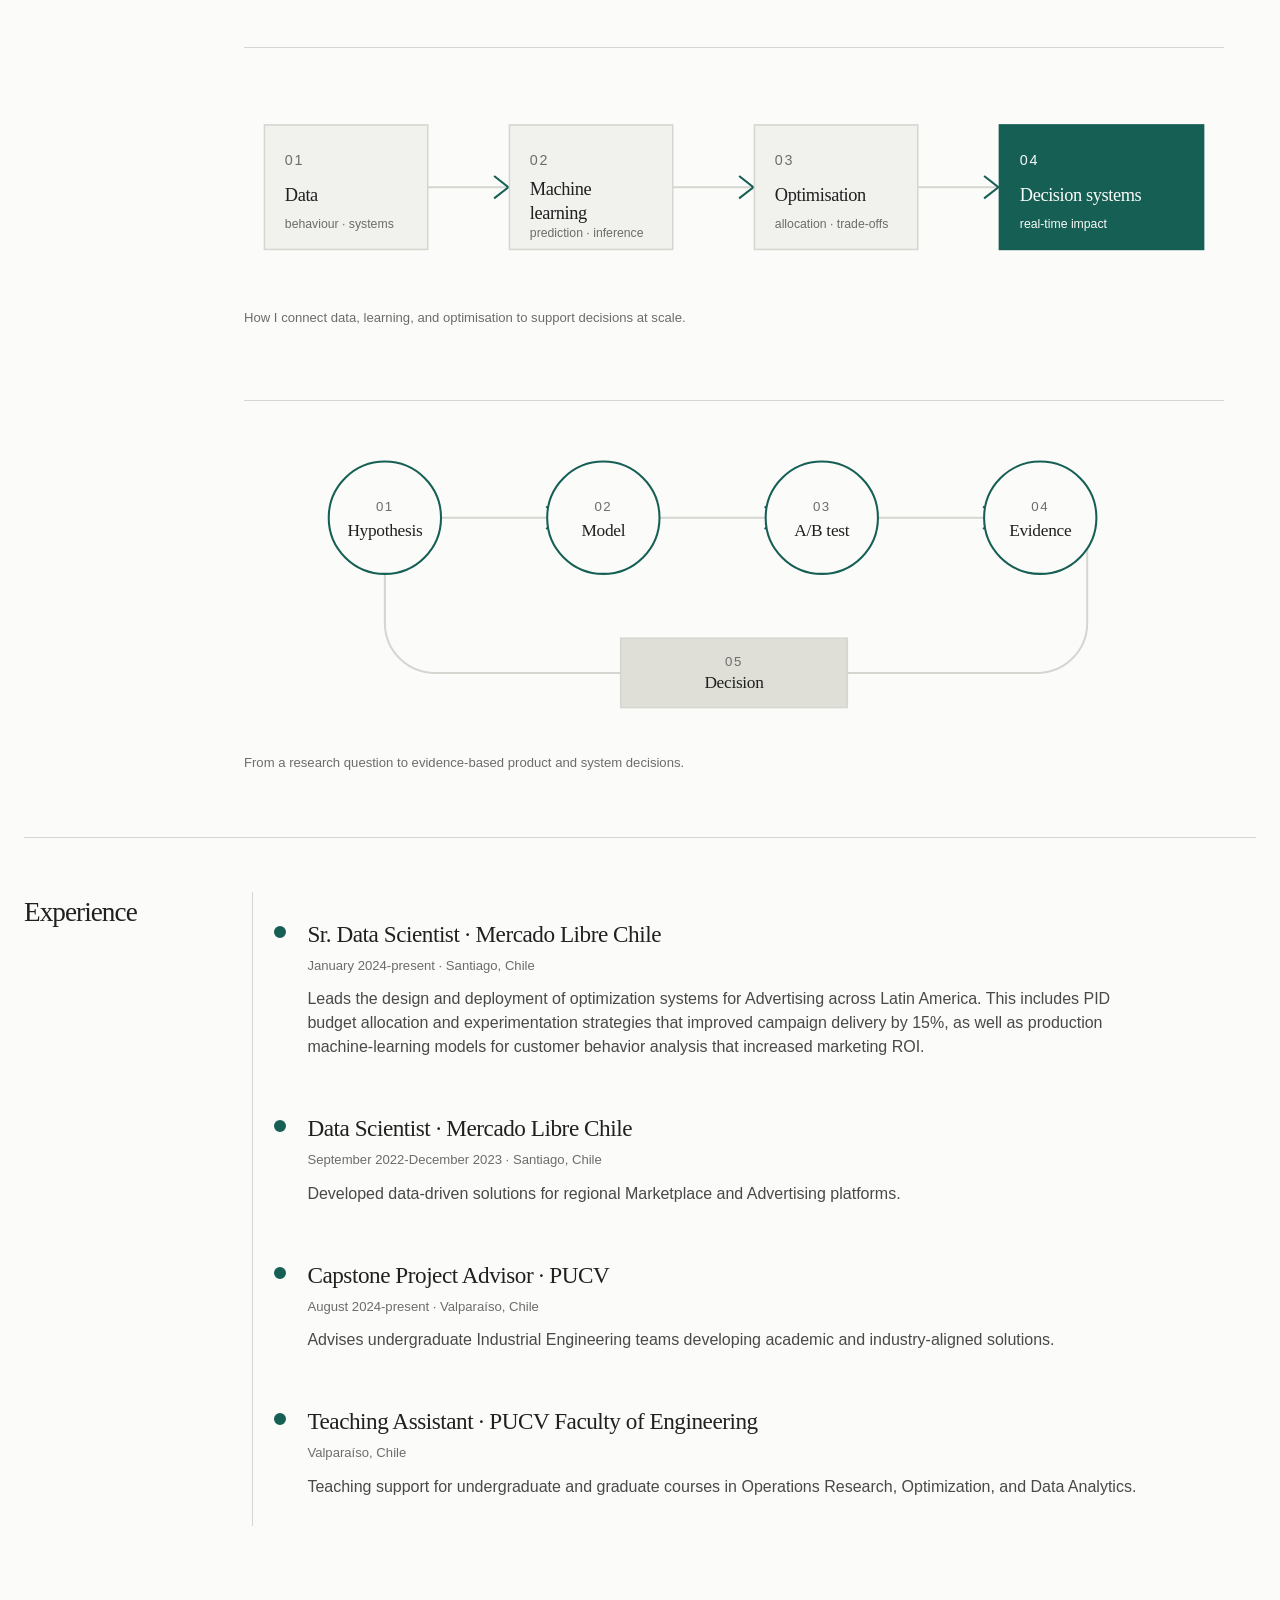
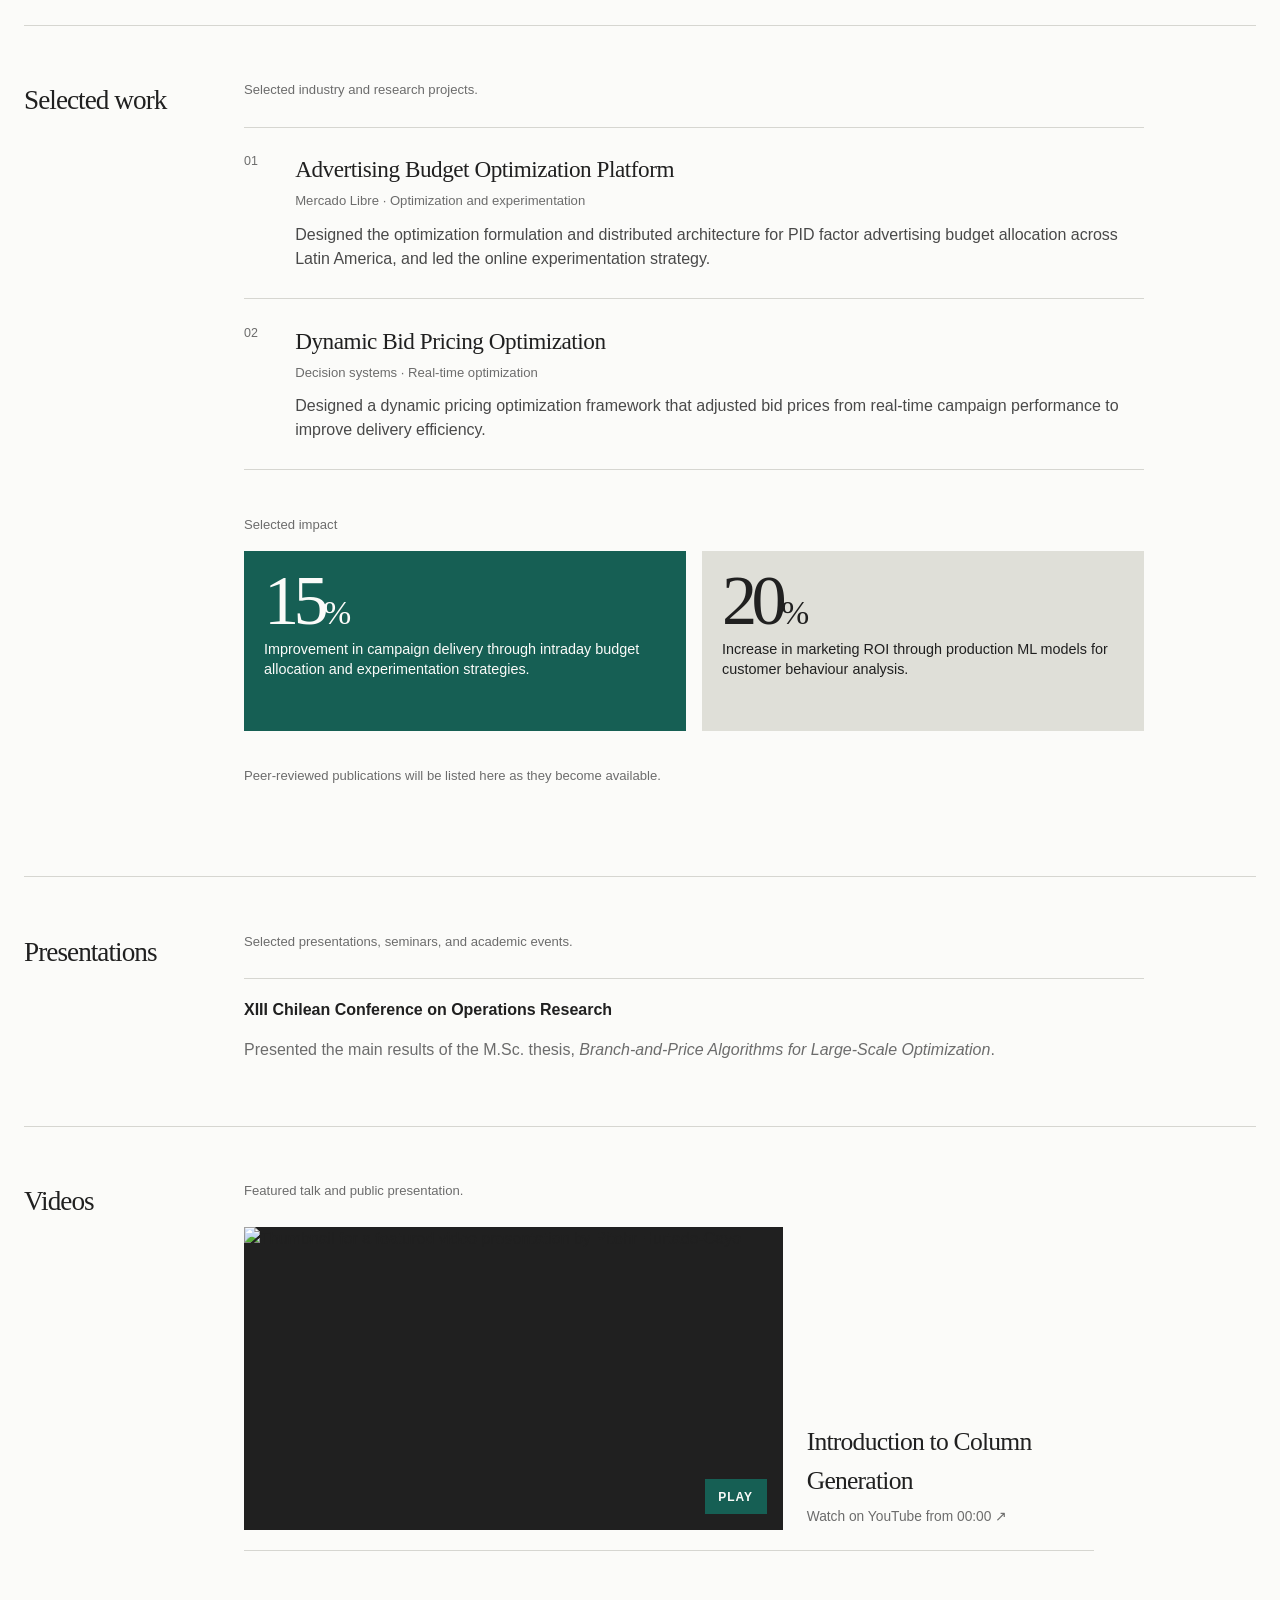
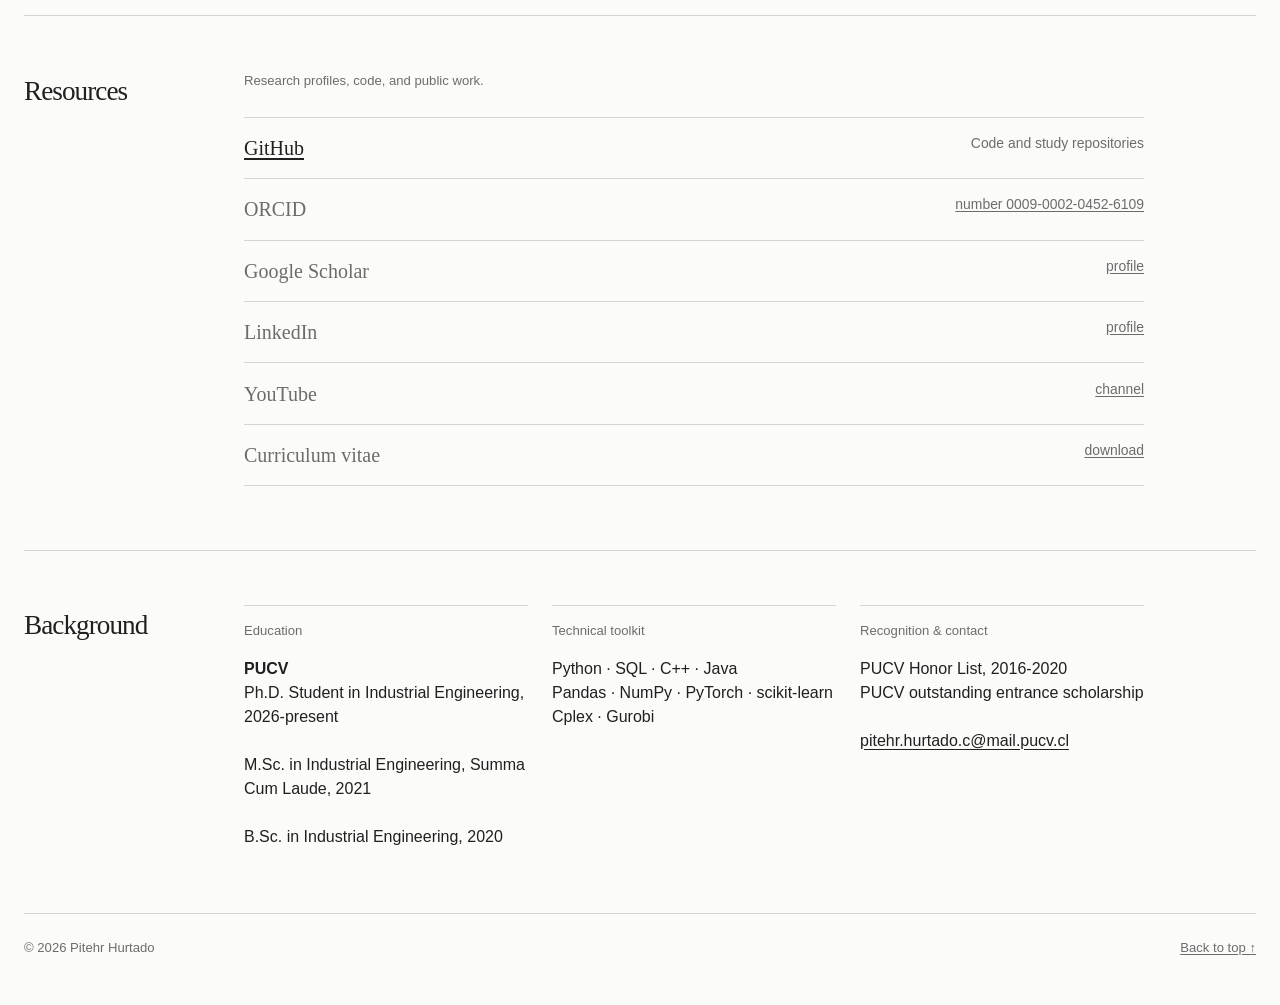
==== commit 69e4af9d: "add: video channel" ====
--- a/index.html
+++ b/index.html
@@ -18,6 +18,7 @@
         <a href="#research">Research</a>
         <a href="#experience">Experience</a>
         <a href="#work">Work</a>
+        <a href="#videos">Videos</a>
         <a href="#resources">Resources</a>
         <a href="#resume">Résumé</a>
       </nav>
@@ -79,6 +80,20 @@
           </svg>
           <figcaption>How I connect data, learning, and optimisation to support decisions at scale.</figcaption>
         </figure>
+        <figure class="experiment-loop">
+          <svg viewBox="0 0 960 300" role="img" aria-labelledby="experiment-loop-title experiment-loop-description">
+            <title id="experiment-loop-title">Experimentation loop</title>
+            <desc id="experiment-loop-description">A cyclic five-step research process: hypothesis, model, A/B test, evidence, and decision.</desc>
+            <path class="loop-line" d="M193 83H310M407 83H524M621 83H738M826 113v73c0 27-22 49-49 49H187c-27 0-49-22-49-49v-73"/>
+            <path class="loop-arrow" d="M296 72l14 11-14 11M510 72l14 11-14 11M724 72l14 11-14 11M127 127l11-14 11 14"/>
+            <g class="loop-node"><circle cx="138" cy="83" r="55"/><text x="138" y="76">01</text><text x="138" y="101" class="loop-label">Hypothesis</text></g>
+            <g class="loop-node"><circle cx="352" cy="83" r="55"/><text x="352" y="76">02</text><text x="352" y="101" class="loop-label">Model</text></g>
+            <g class="loop-node"><circle cx="566" cy="83" r="55"/><text x="566" y="76">03</text><text x="566" y="101" class="loop-label">A/B test</text></g>
+            <g class="loop-node"><circle cx="780" cy="83" r="55"/><text x="780" y="76">04</text><text x="780" y="101" class="loop-label">Evidence</text></g>
+            <g class="loop-decision"><rect x="369" y="201" width="222" height="68"/><text x="480" y="228">05</text><text x="480" y="250" class="loop-label">Decision</text></g>
+          </svg>
+          <figcaption>From a research question to evidence-based product and system decisions.</figcaption>
+        </figure>
       </section>
 
       <section class="content-section" id="experience" aria-labelledby="experience-title">
@@ -158,6 +173,23 @@
             <p><strong>XIII Chilean Conference on Operations Research</strong></p>
             <p>Presented the main results of the M.Sc. thesis, <em>Branch-and-Price Algorithms for Large-Scale Optimization</em>.</p>
           </div>
+        </div>
+      </section>
+
+      <section class="content-section" id="videos" aria-labelledby="videos-title">
+        <h2 id="videos-title">Videos</h2>
+        <div class="section-body">
+          <p class="quiet">Featured talk and public presentation.</p>
+          <a class="video-card" href="https://www.youtube.com/watch?v=egiQi1fk3tY&amp;t=2211s" target="_blank" rel="noopener noreferrer">
+            <span class="video-thumbnail">
+              <img src="https://i.ytimg.com/vi/egiQi1fk3tY/hqdefault.jpg" alt="Thumbnail for a featured video presentation by Pitehr Hurtado-Cayo" loading="lazy" referrerpolicy="no-referrer">
+              <span class="play-button" aria-hidden="true">Play</span>
+            </span>
+            <span class="video-card__copy">
+              <strong>Introduction to Column Generation</strong>
+              <span>Watch on YouTube from 00:00 ↗</span>
+            </span>
+          </a>
         </div>
       </section>
 
--- a/assets/css/styles.css
+++ b/assets/css/styles.css
@@ -59,6 +59,15 @@
 .map-node .map-label { fill: var(--ink); font-family: var(--serif); font-size: 18px; letter-spacing: -0.4px; }
 .map-node .map-note { font-size: 12px; letter-spacing: 0; }
 .map-node--accent text, .map-node--accent .map-label { fill: var(--paper); }
+.experiment-loop { grid-column: 2; width: 100%; max-width: 980px; margin: 2rem 0 0; padding-top: 2rem; border-top: 1px solid var(--line); }
+.experiment-loop svg { display: block; width: 100%; height: auto; }
+.experiment-loop figcaption { margin-top: 0.85rem; color: var(--muted); font-size: 0.82rem; }
+.loop-line { fill: none; stroke: var(--line); stroke-width: 2; }
+.loop-arrow { fill: none; stroke: var(--accent); stroke-width: 2; }
+.loop-node circle { fill: var(--paper); stroke: var(--accent); stroke-width: 2; }
+.loop-node text, .loop-decision text { fill: var(--muted); font-family: var(--sans); font-size: 13px; letter-spacing: 1.5px; text-anchor: middle; }
+.loop-node .loop-label, .loop-decision .loop-label { fill: var(--ink); font-family: var(--serif); font-size: 17px; letter-spacing: -0.3px; }
+.loop-decision rect { fill: #dfdfd8; stroke: var(--line); stroke-width: 1.5; }
 
 .publication-list { margin: 0 0 2.2rem; padding: 0; list-style: none; counter-reset: publication; }
 .publication-list li { position: relative; padding: 1.55rem 0 1.7rem 3.2rem; border-top: 1px solid var(--line); counter-increment: publication; }
@@ -74,6 +83,15 @@
 .timeline-entry p:last-child { margin-bottom: 0; color: #494949; }
 .empty-entry { padding: 1.2rem 0 0; border-top: 1px solid var(--line); }
 .empty-entry p:last-child { margin-bottom: 0; color: var(--muted); }
+.video-card { display: grid; grid-template-columns: minmax(240px, 1.5fr) minmax(180px, 0.8fr); gap: 1.5rem; align-items: end; max-width: 850px; padding-bottom: 1.25rem; border-bottom: 1px solid var(--line); color: var(--ink); text-decoration: none; }
+.video-thumbnail { position: relative; display: block; overflow: hidden; aspect-ratio: 16 / 9; background: var(--ink); }
+.video-thumbnail img { display: block; width: 100%; height: 100%; object-fit: cover; transition: transform 220ms ease; }
+.play-button { position: absolute; right: 1rem; bottom: 1rem; padding: 0.55rem 0.85rem; color: var(--paper); background: var(--accent); font-size: 0.75rem; font-weight: 700; letter-spacing: 0.08em; text-transform: uppercase; }
+.video-card__copy { display: grid; gap: 0.45rem; padding-bottom: 0.15rem; }
+.video-card__copy strong { font-family: var(--serif); font-size: clamp(1.35rem, 2vw, 1.9rem); font-weight: 400; letter-spacing: -0.03em; }
+.video-card__copy span { color: var(--muted); font-size: 0.86rem; }
+.video-card:hover { color: var(--accent); }
+.video-card:hover .video-thumbnail img { transform: scale(1.035); }
 
 .link-list { margin: 0; padding: 0; list-style: none; }
 .link-list li { display: flex; justify-content: space-between; gap: 2rem; padding: 0.95rem 0; border-top: 1px solid var(--line); }
@@ -108,7 +126,10 @@
   .research-grid { grid-template-columns: 1fr; gap: 1.8rem; }
   .research-map { grid-column: auto; margin-top: 1.5rem; overflow-x: auto; }
   .research-map svg { min-width: 680px; }
+  .experiment-loop { grid-column: auto; overflow-x: auto; }
+  .experiment-loop svg { min-width: 680px; }
   .impact-grid { grid-template-columns: 1fr; }
+  .video-card { grid-template-columns: 1fr; }
   .resume-grid { grid-template-columns: 1fr; gap: 1.8rem; }
   .link-list li { align-items: baseline; gap: 1rem; }
   .link-list li > :last-child { font-size: 0.78rem; }
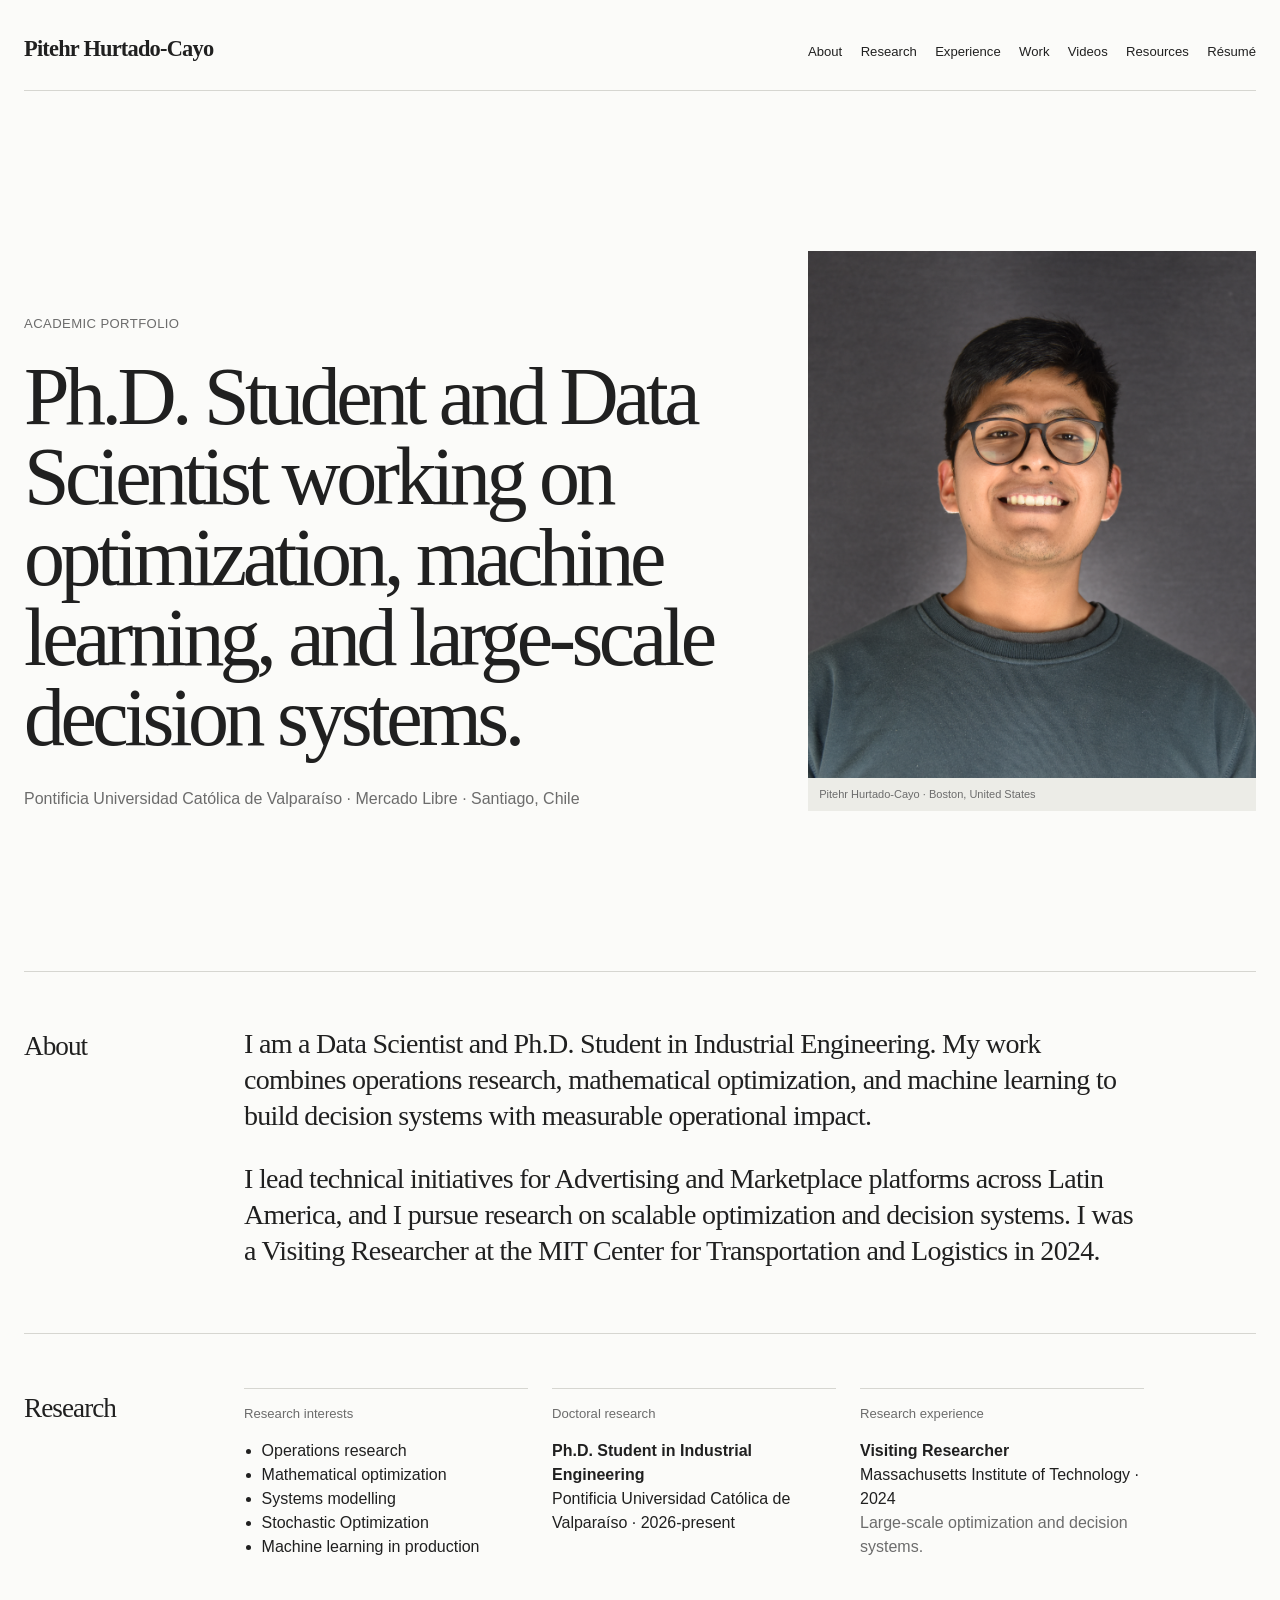
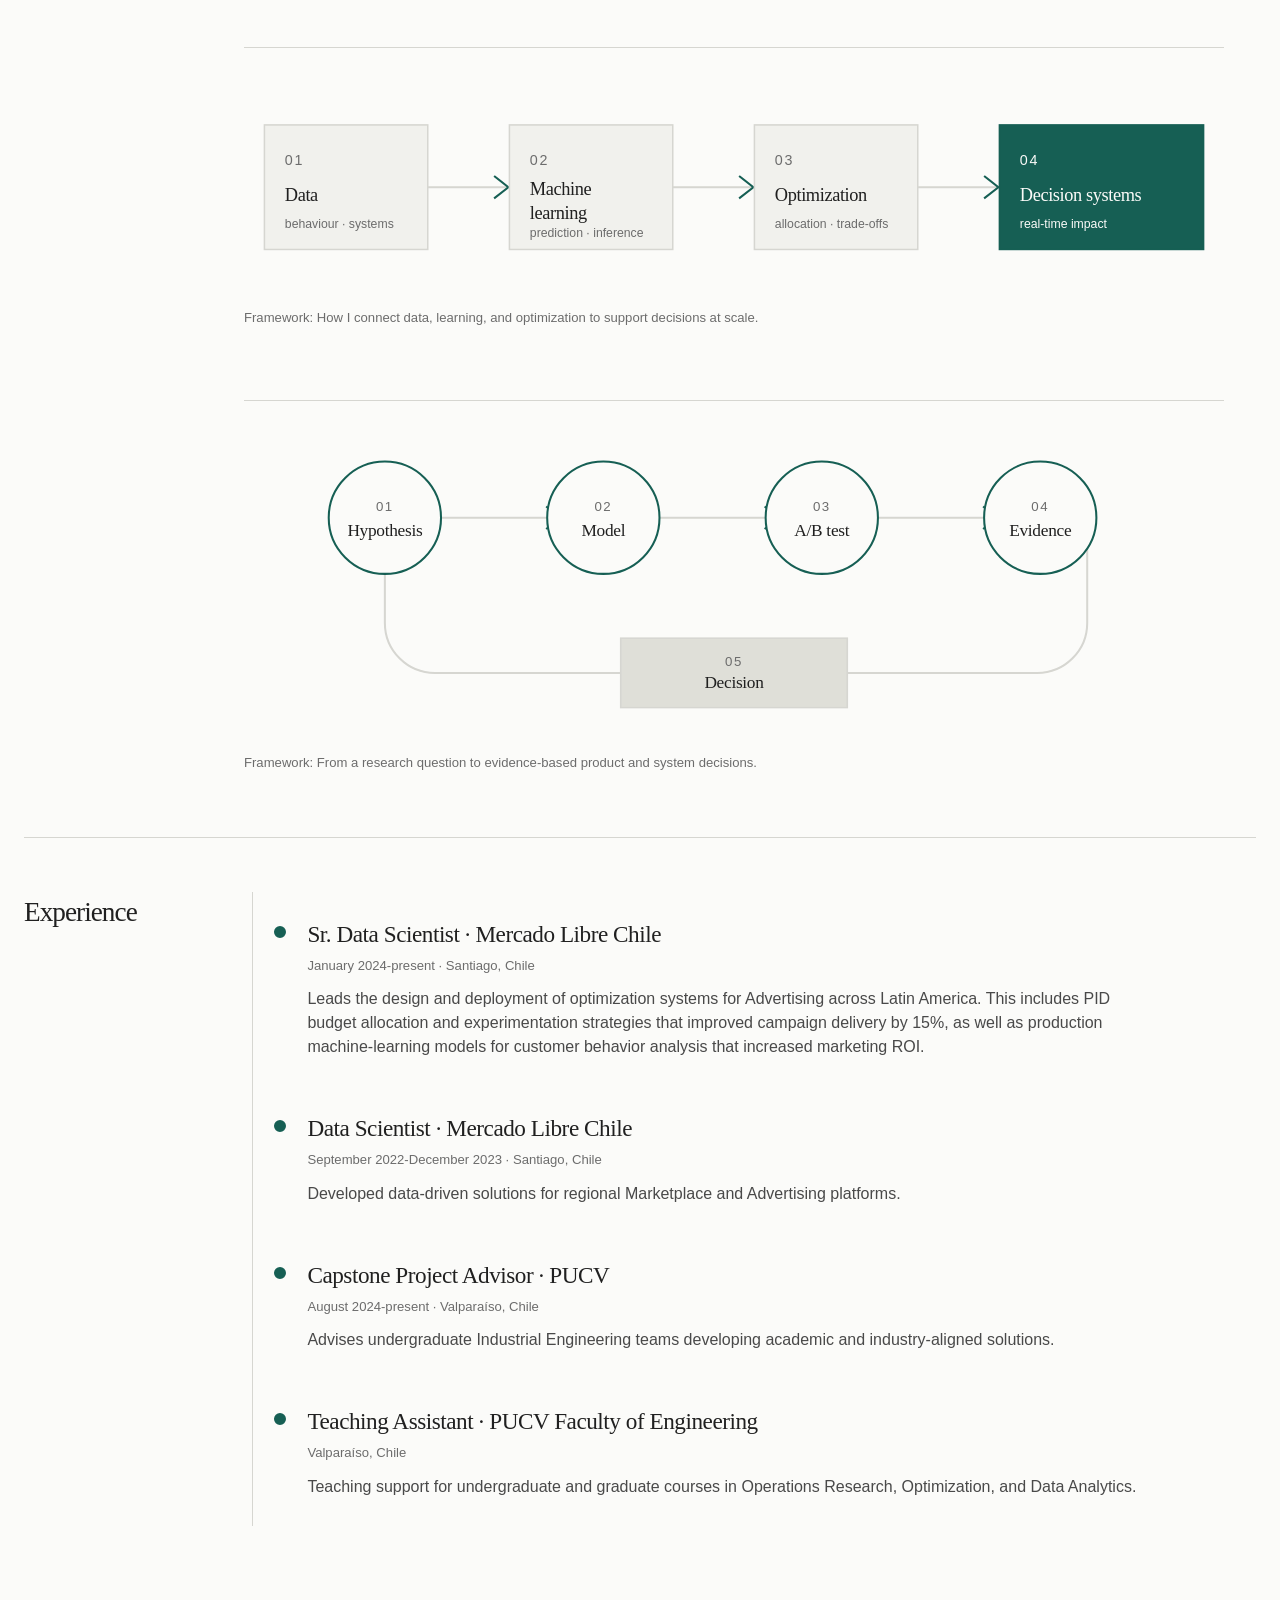
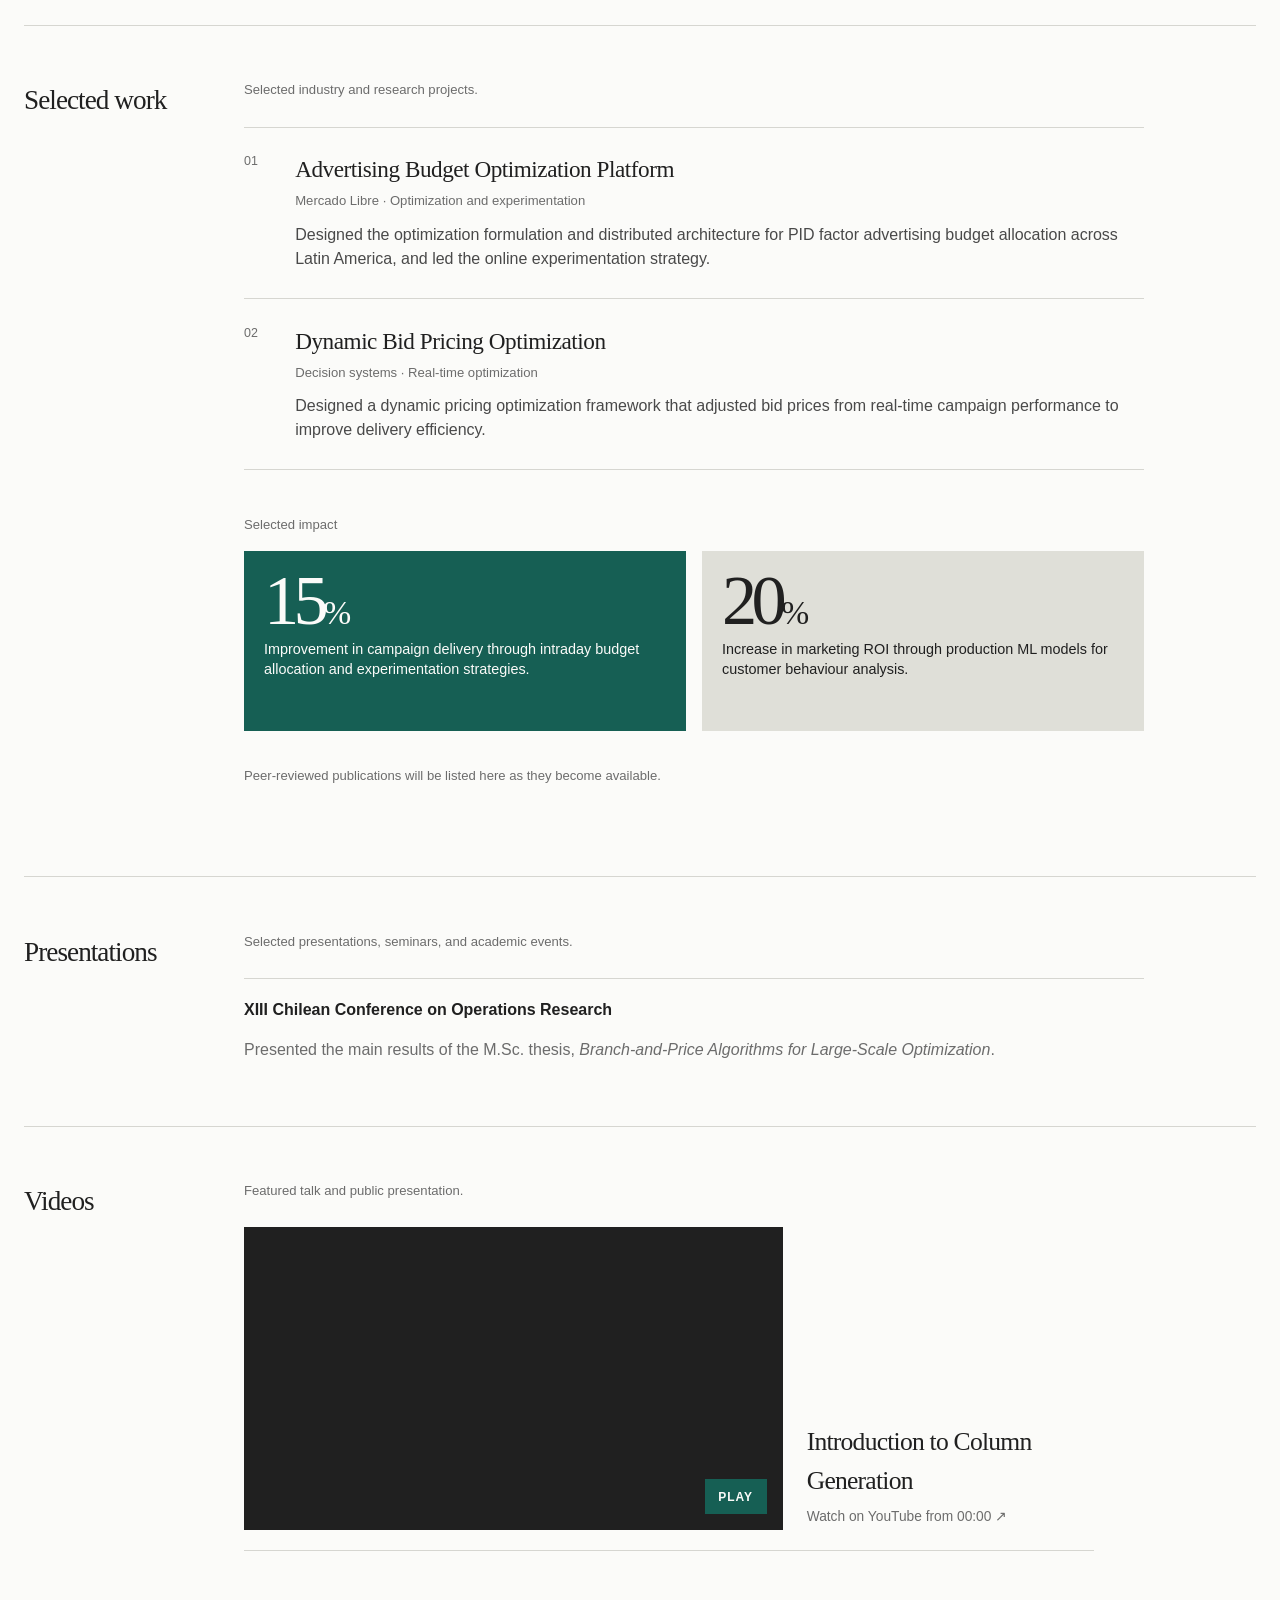
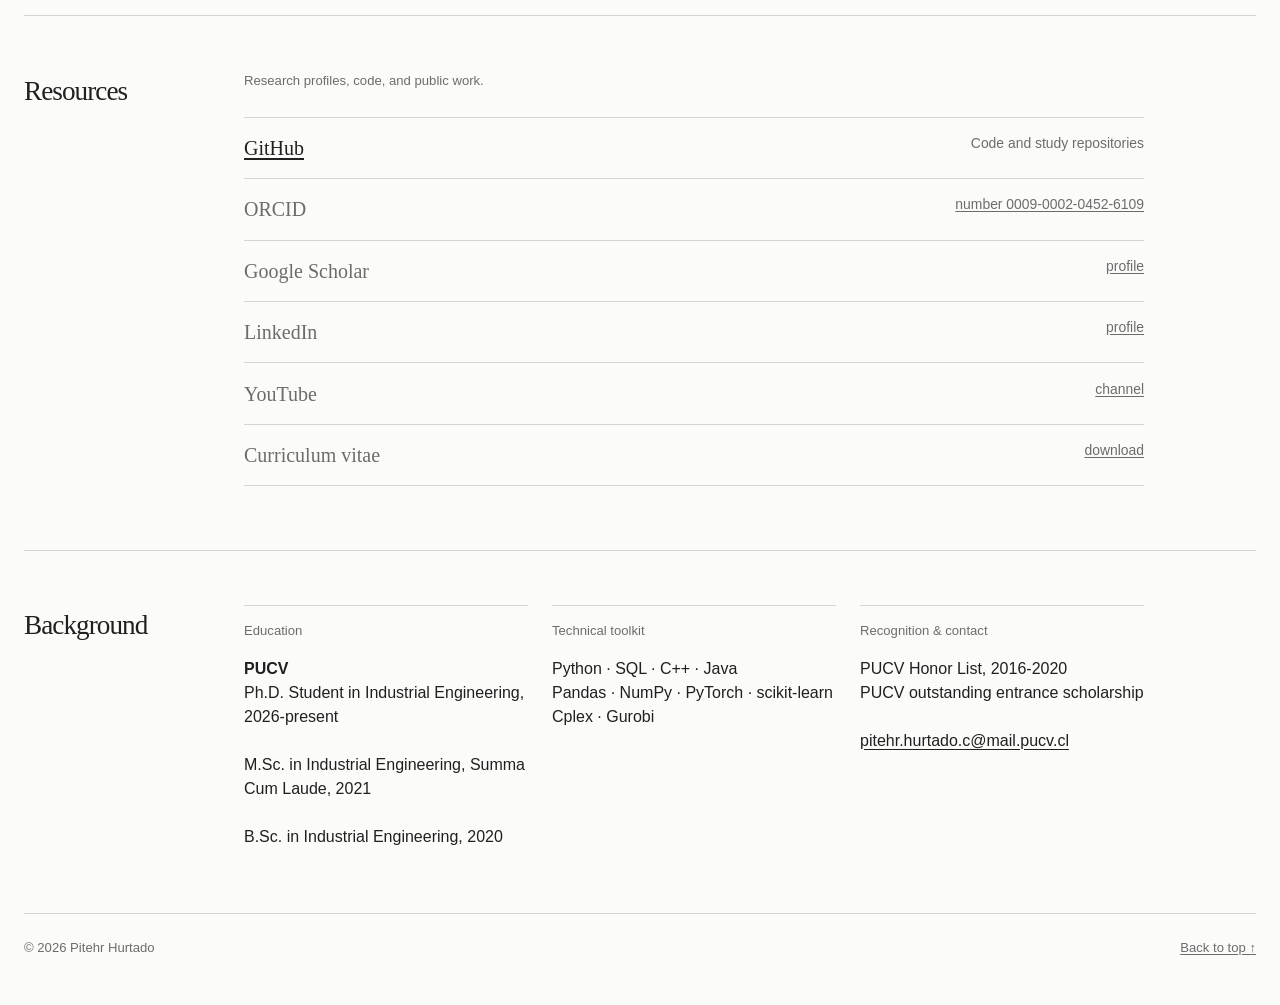
==== commit 6cbbc6eb: "typo" ====
--- a/index.html
+++ b/index.html
@@ -70,15 +70,15 @@
         <figure class="research-map">
           <svg viewBox="0 0 960 210" role="img" aria-labelledby="research-map-title research-map-description">
             <title id="research-map-title">Research approach</title>
-            <desc id="research-map-description">A four-stage diagram: data, machine learning, optimisation, and decision systems.</desc>
+            <desc id="research-map-description">A four-stage diagram: data, machine learning, optimization, and decision systems.</desc>
             <path d="M179 105h80M419 105h80M659 105h80" class="map-line"/>
             <path d="M245 94l14 11-14 11M485 94l14 11-14 11M725 94l14 11-14 11" class="map-arrow"/>
             <g class="map-node"><rect x="20" y="44" width="160" height="122" rx="0"/><text x="40" y="83">01</text><text x="40" y="119" class="map-label">Data</text><text x="40" y="145" class="map-note">behaviour · systems</text></g>
             <g class="map-node"><rect x="260" y="44" width="160" height="122" rx="0"/><text x="280" y="83">02</text><text x="280" y="113" class="map-label">Machine</text><text x="280" y="136" class="map-label">learning</text><text x="280" y="154" class="map-note">prediction · inference</text></g>
-            <g class="map-node"><rect x="500" y="44" width="160" height="122" rx="0"/><text x="520" y="83">03</text><text x="520" y="119" class="map-label">Optimisation</text><text x="520" y="145" class="map-note">allocation · trade-offs</text></g>
+            <g class="map-node"><rect x="500" y="44" width="160" height="122" rx="0"/><text x="520" y="83">03</text><text x="520" y="119" class="map-label">Optimization</text><text x="520" y="145" class="map-note">allocation · trade-offs</text></g>
             <g class="map-node map-node--accent"><rect x="740" y="44" width="200" height="122" rx="0"/><text x="760" y="83">04</text><text x="760" y="119" class="map-label">Decision systems</text><text x="760" y="145" class="map-note">real-time impact</text></g>
           </svg>
-          <figcaption>How I connect data, learning, and optimisation to support decisions at scale.</figcaption>
+          <figcaption>Framework: How I connect data, learning, and optimization to support decisions at scale.</figcaption>
         </figure>
         <figure class="experiment-loop">
           <svg viewBox="0 0 960 300" role="img" aria-labelledby="experiment-loop-title experiment-loop-description">
@@ -92,7 +92,7 @@
             <g class="loop-node"><circle cx="780" cy="83" r="55"/><text x="780" y="76">04</text><text x="780" y="101" class="loop-label">Evidence</text></g>
             <g class="loop-decision"><rect x="369" y="201" width="222" height="68"/><text x="480" y="228">05</text><text x="480" y="250" class="loop-label">Decision</text></g>
           </svg>
-          <figcaption>From a research question to evidence-based product and system decisions.</figcaption>
+          <figcaption>Framework: From a research question to evidence-based product and system decisions.</figcaption>
         </figure>
       </section>
 
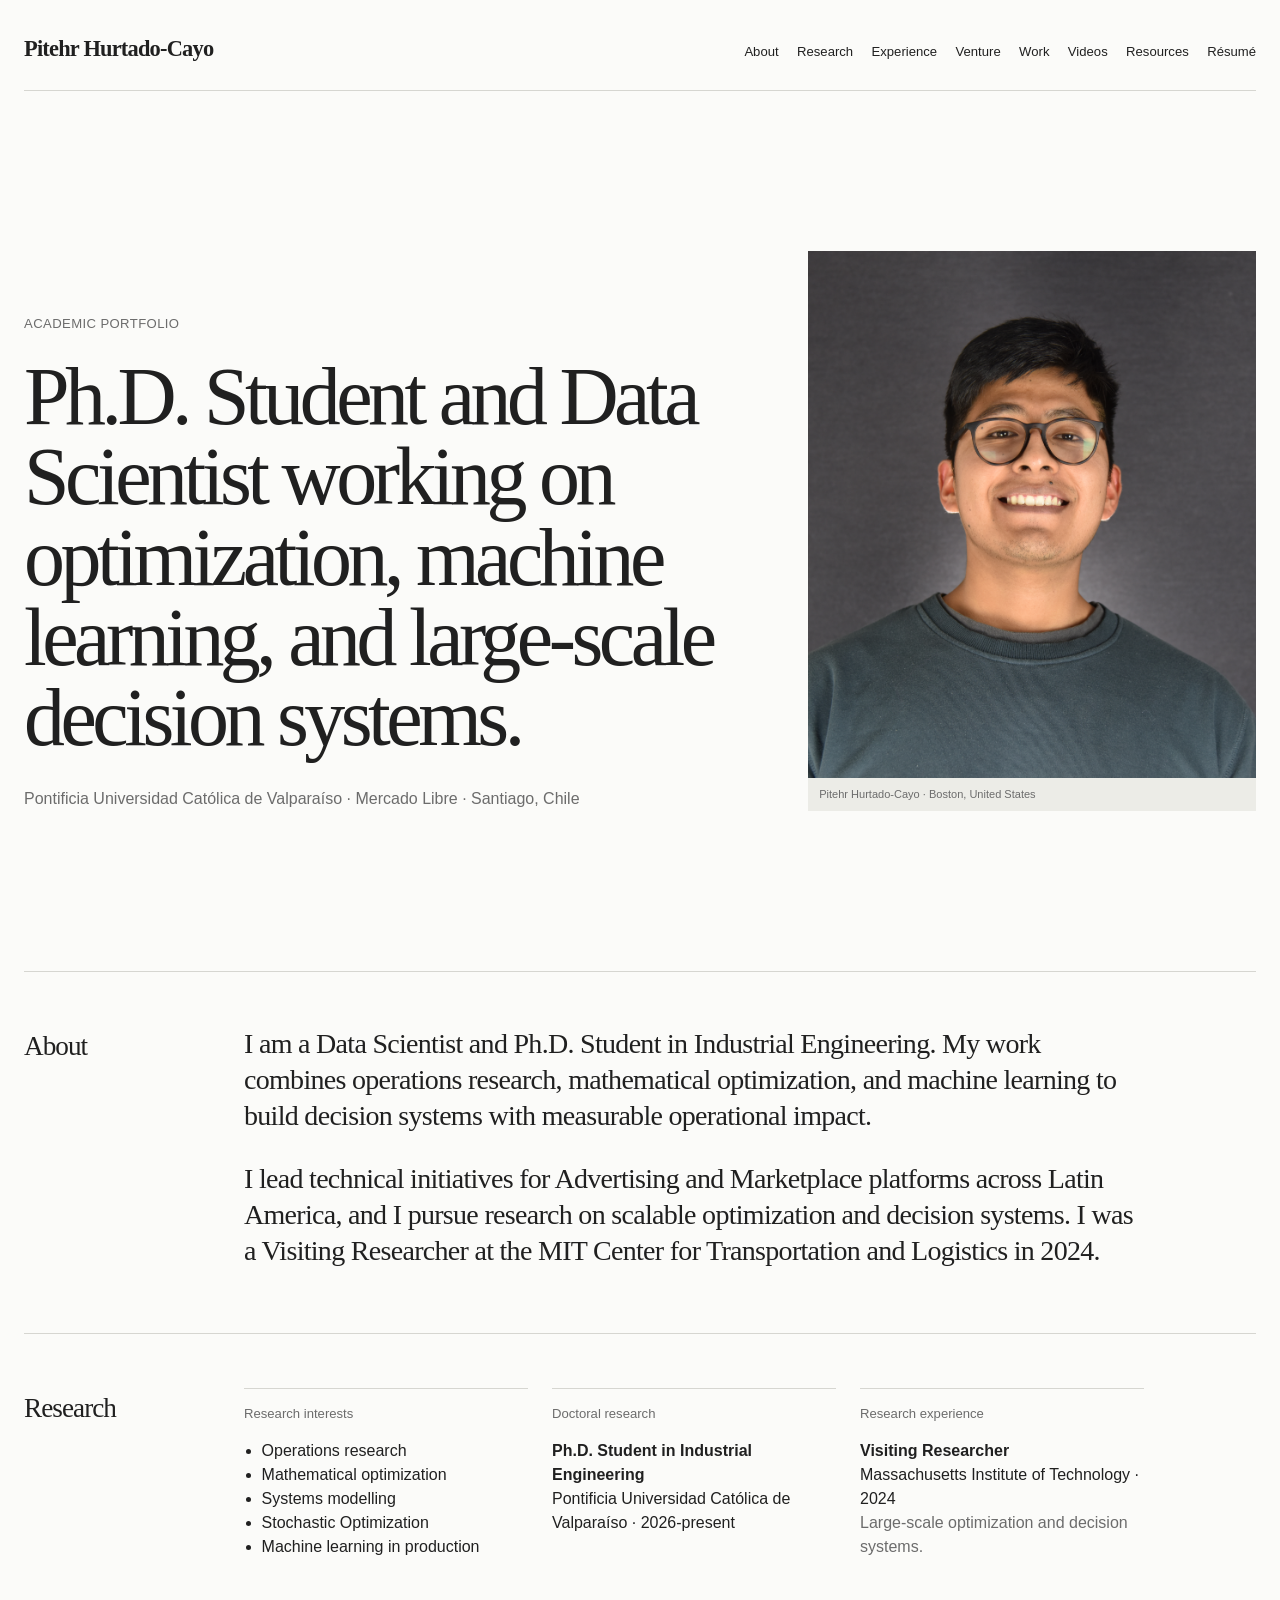
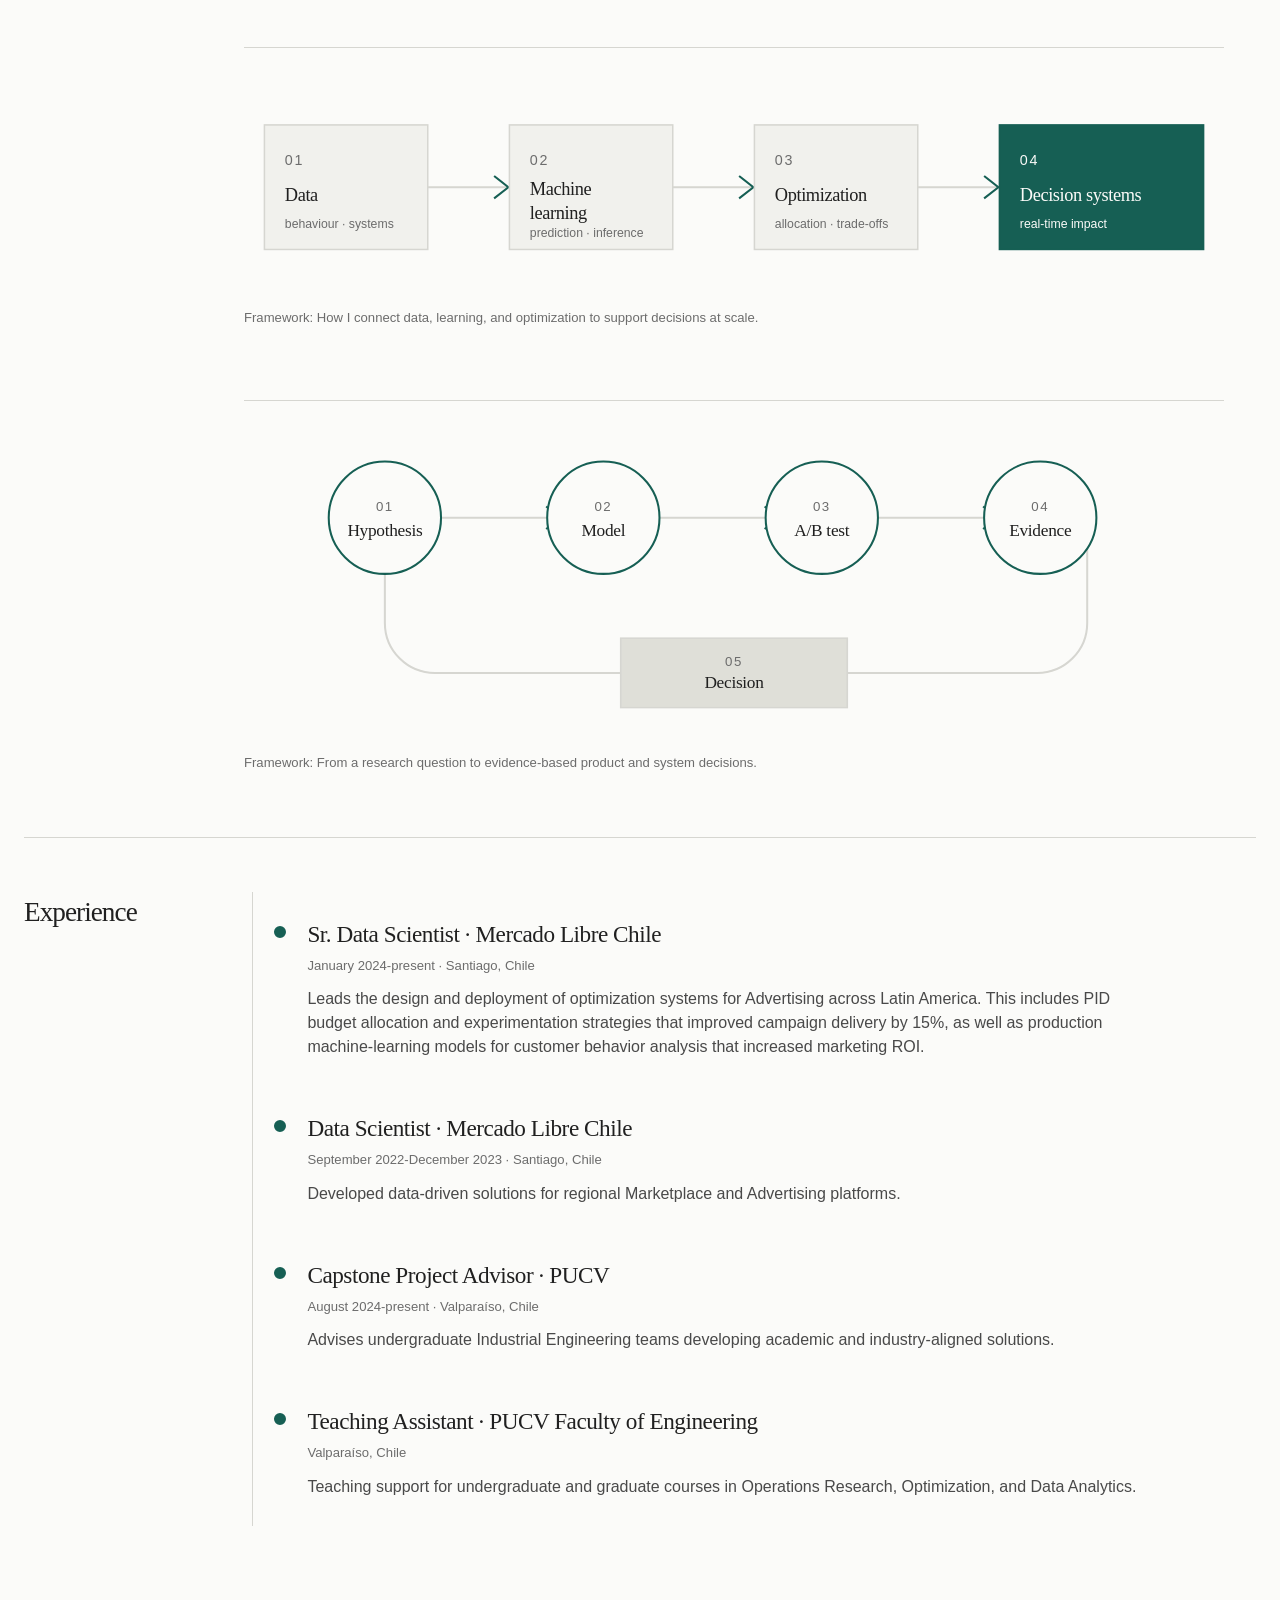
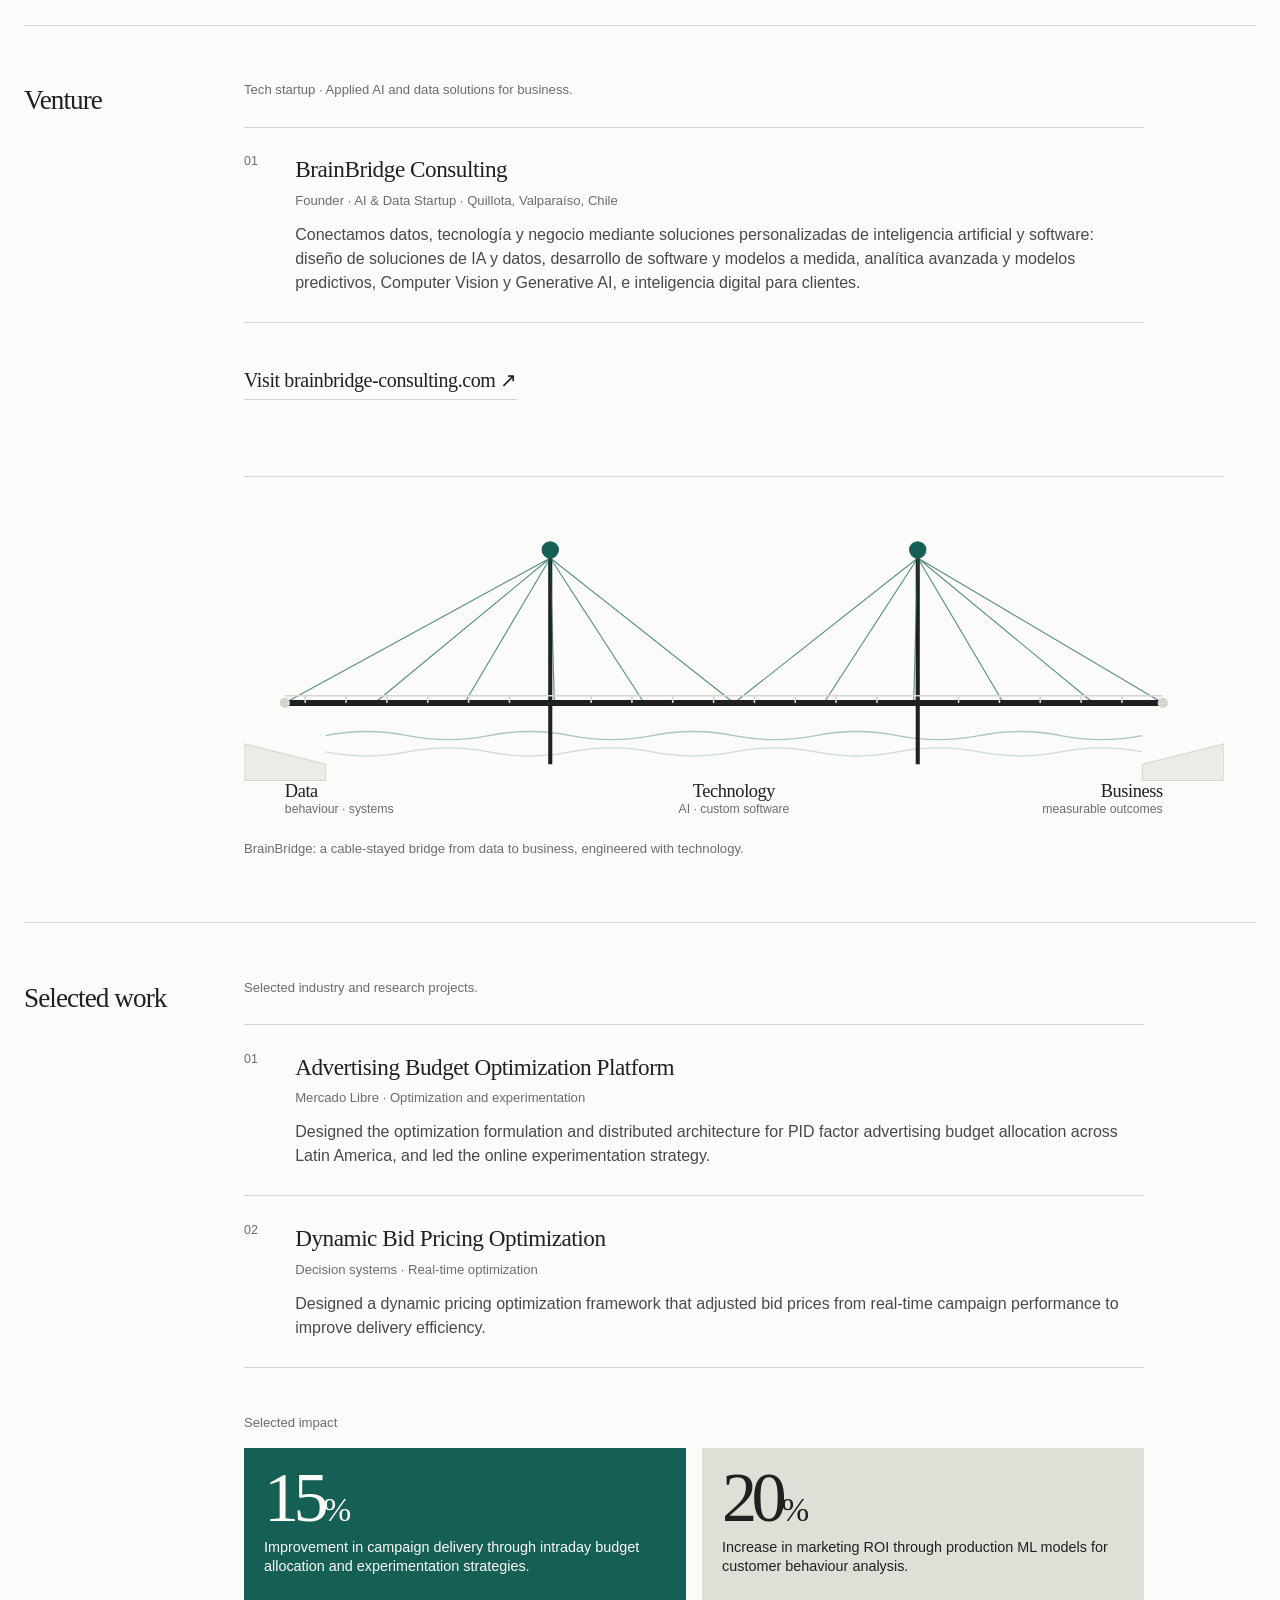
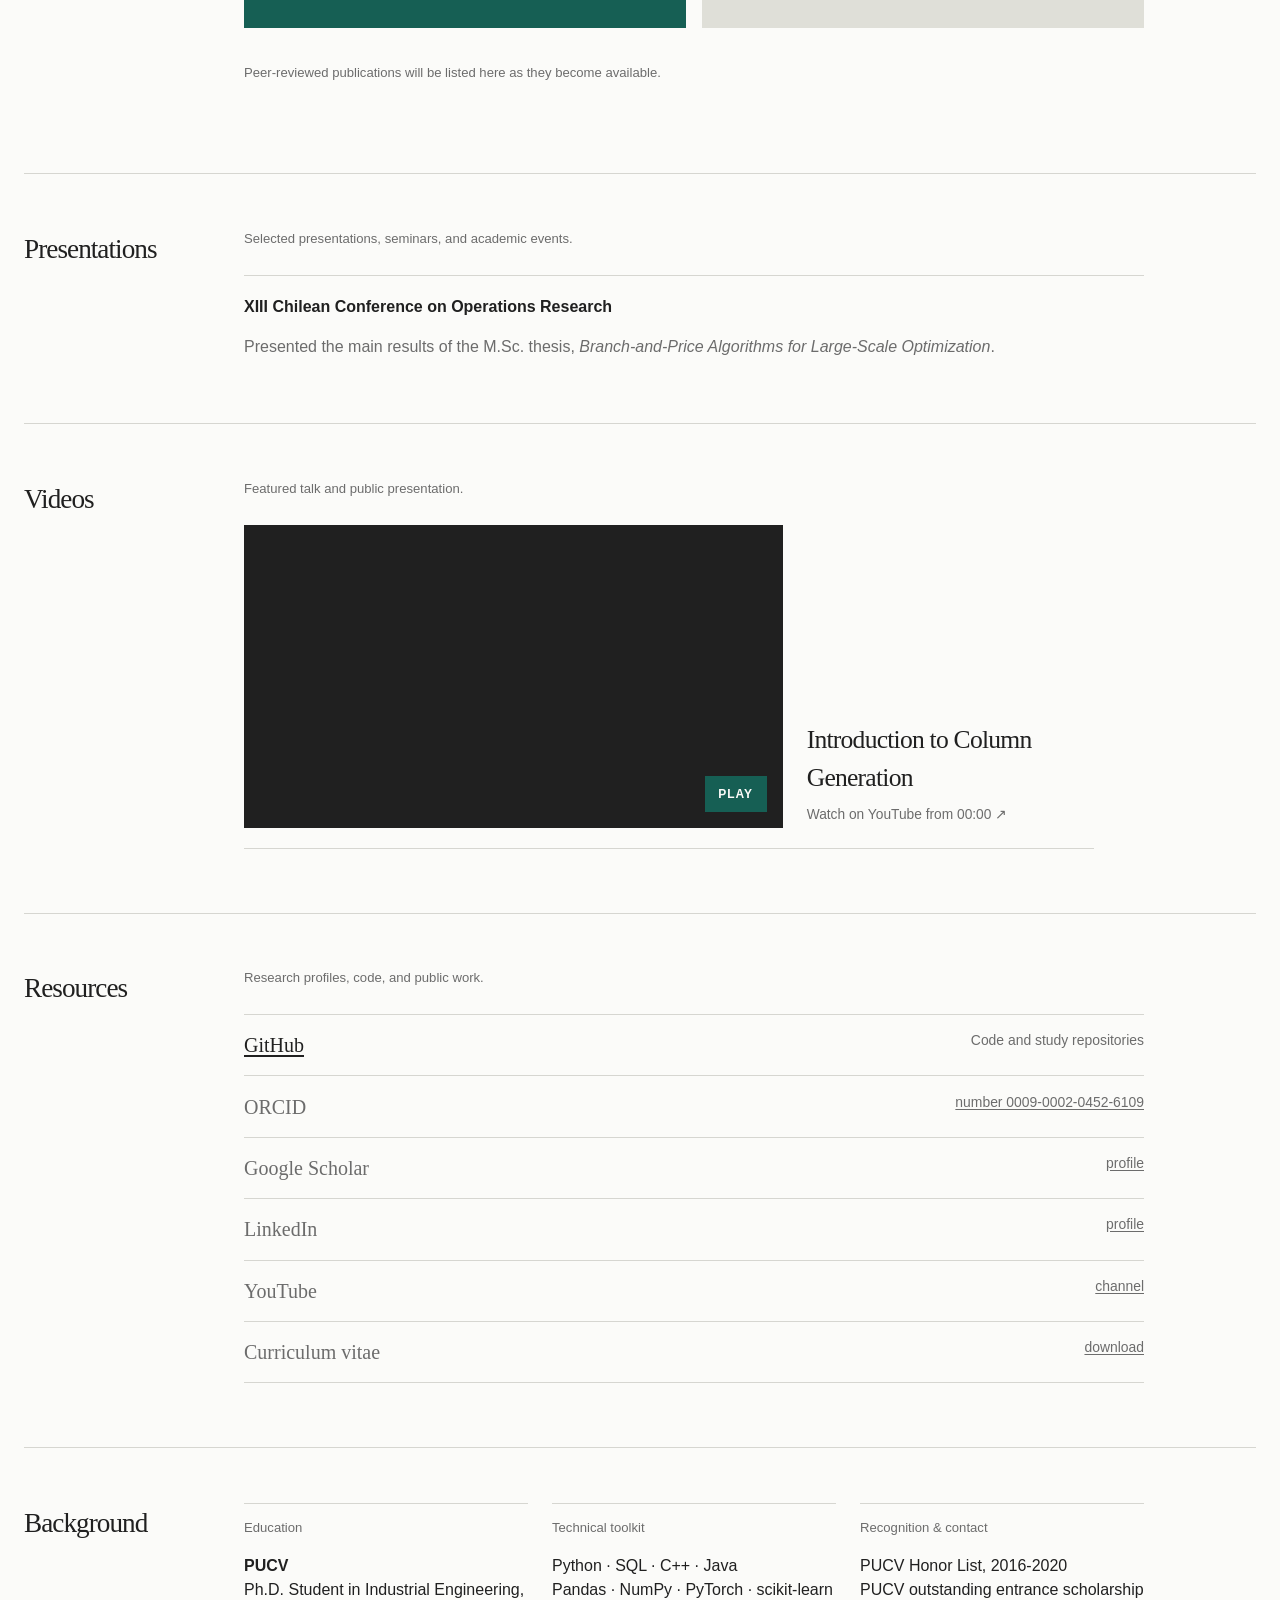
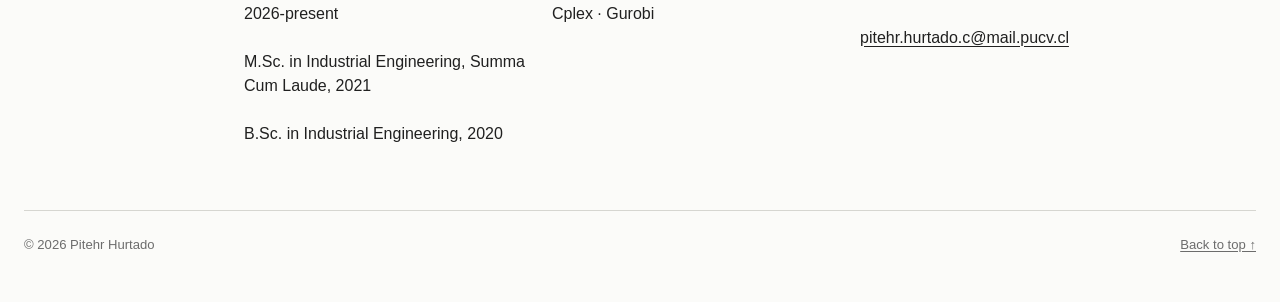
==== commit 7048174d: "add: startup" ====
--- a/index.html
+++ b/index.html
@@ -17,6 +17,7 @@
         <a href="#about">About</a>
         <a href="#research">Research</a>
         <a href="#experience">Experience</a>
+        <a href="#venture">Venture</a>
         <a href="#work">Work</a>
         <a href="#videos">Videos</a>
         <a href="#resources">Resources</a>
@@ -132,6 +133,47 @@
         </div>
       </section>
 
+      <section class="content-section" id="venture" aria-labelledby="venture-title">
+        <h2 id="venture-title">Venture</h2>
+        <div class="section-body">
+          <p class="quiet">Tech startup · Applied AI and data solutions for business.</p>
+          <ol class="publication-list">
+            <li>
+              <p class="entry-title">BrainBridge Consulting</p>
+              <p class="entry-meta">Founder · AI &amp; Data Startup · Quillota, Valparaíso, Chile</p>
+              <p>Conectamos datos, tecnología y negocio mediante soluciones personalizadas de inteligencia artificial y software: diseño de soluciones de IA y datos, desarrollo de software y modelos a medida, analítica avanzada y modelos predictivos, Computer Vision y Generative AI, e inteligencia digital para clientes.</p>
+            </li>
+          </ol>
+          <a class="venture-cta" href="https://brainbridge-consulting.com" target="_blank" rel="noopener noreferrer">Visit brainbridge-consulting.com ↗</a>
+        </div>
+        <figure class="bridge-map">
+          <svg viewBox="0 0 960 310" role="img" aria-labelledby="bridge-map-title bridge-map-description">
+            <title id="bridge-map-title">BrainBridge approach</title>
+            <desc id="bridge-map-description">A cable-stayed bridge diagram with two towers spanning data on one bank and business on the other, carried by technology.</desc>
+            <path d="M0 230L80 250L80 266L0 266Z" class="bridge-bank"/>
+            <path d="M880 250L960 230L960 266L880 266Z" class="bridge-bank"/>
+            <path d="M80 222Q120 214 160 222Q200 230 240 222Q280 214 320 222Q360 230 400 222Q440 214 480 222Q520 230 560 222Q600 214 640 222Q680 230 720 222Q760 214 800 222Q840 230 880 222" class="bridge-water"/>
+            <path d="M80 238Q120 246 160 238Q200 230 240 238Q280 246 320 238Q360 230 400 238Q440 246 480 238Q520 230 560 238Q600 246 640 238Q680 230 720 238Q760 246 800 238Q840 230 880 238" class="bridge-water bridge-water--soft"/>
+            <path d="M300 40V250M660 40V250" class="bridge-tower"/>
+            <path d="M300 48L40 190M300 48L128 190M300 48L216 190M300 48L304 190M300 48L392 190M300 48L480 190M660 48L900 190M660 48L832 190M660 48L744 190M660 48L656 190M660 48L568 190M660 48L480 190" class="bridge-cable"/>
+            <path d="M40 183H900" class="bridge-curb"/>
+            <path d="M40 190H900" class="bridge-deck"/>
+            <path d="M60 182V190M100 182V190M140 182V190M180 182V190M220 182V190M260 182V190M340 182V190M380 182V190M420 182V190M460 182V190M500 182V190M540 182V190M580 182V190M620 182V190M700 182V190M740 182V190M780 182V190M820 182V190M860 182V190" class="bridge-rail"/>
+            <circle cx="300" cy="40" r="8" class="bridge-node"/>
+            <circle cx="660" cy="40" r="8" class="bridge-node"/>
+            <circle cx="40" cy="190" r="5" class="bridge-node--end"/>
+            <circle cx="900" cy="190" r="5" class="bridge-node--end"/>
+            <text x="40" y="282" class="bridge-label">Data</text>
+            <text x="40" y="298" class="bridge-note">behaviour · systems</text>
+            <text x="480" y="282" text-anchor="middle" class="bridge-label">Technology</text>
+            <text x="480" y="298" text-anchor="middle" class="bridge-note">AI · custom software</text>
+            <text x="900" y="282" text-anchor="end" class="bridge-label">Business</text>
+            <text x="900" y="298" text-anchor="end" class="bridge-note">measurable outcomes</text>
+          </svg>
+          <figcaption>BrainBridge: a cable-stayed bridge from data to business, engineered with technology.</figcaption>
+        </figure>
+      </section>
+
       <section class="content-section" id="work" aria-labelledby="work-title">
         <h2 id="work-title">Selected work</h2>
         <div class="section-body">
--- a/assets/css/styles.css
+++ b/assets/css/styles.css
@@ -69,6 +69,22 @@
 .loop-node .loop-label, .loop-decision .loop-label { fill: var(--ink); font-family: var(--serif); font-size: 17px; letter-spacing: -0.3px; }
 .loop-decision rect { fill: #dfdfd8; stroke: var(--line); stroke-width: 1.5; }
 
+.bridge-map { grid-column: 2; width: 100%; max-width: 980px; margin: 2.2rem 0 0; padding-top: 2rem; border-top: 1px solid var(--line); }
+.bridge-map svg { display: block; width: 100%; height: auto; }
+.bridge-map figcaption { margin-top: 0.85rem; color: var(--muted); font-size: 0.82rem; }
+.bridge-bank { fill: #ecece7; stroke: var(--line); stroke-width: 1; }
+.bridge-water { fill: none; stroke: var(--accent); stroke-width: 1.3; opacity: 0.35; }
+.bridge-water--soft { opacity: 0.2; }
+.bridge-curb { fill: none; stroke: var(--line); stroke-width: 1.5; }
+.bridge-deck { fill: none; stroke: var(--ink); stroke-width: 6; }
+.bridge-rail { fill: none; stroke: var(--line); stroke-width: 1.5; }
+.bridge-tower { fill: none; stroke: var(--ink); stroke-width: 4; }
+.bridge-cable { fill: none; stroke: var(--accent); stroke-width: 1.1; opacity: 0.7; }
+.bridge-node { fill: var(--accent); stroke: var(--accent); }
+.bridge-node--end { fill: var(--line); stroke: none; }
+.bridge-label { fill: var(--ink); font-family: var(--serif); font-size: 18px; letter-spacing: -0.4px; }
+.bridge-note { fill: var(--muted); font-family: var(--sans); font-size: 12px; letter-spacing: 0; }
+
 .publication-list { margin: 0 0 2.2rem; padding: 0; list-style: none; counter-reset: publication; }
 .publication-list li { position: relative; padding: 1.55rem 0 1.7rem 3.2rem; border-top: 1px solid var(--line); counter-increment: publication; }
 .publication-list li:last-child { border-bottom: 1px solid var(--line); }
@@ -92,6 +108,9 @@
 .video-card__copy span { color: var(--muted); font-size: 0.86rem; }
 .video-card:hover { color: var(--accent); }
 .video-card:hover .video-thumbnail img { transform: scale(1.035); }
+
+.venture-cta { display: inline-flex; margin-top: 0.4rem; padding-bottom: 0.3rem; border-bottom: 1px solid var(--line); font-family: var(--serif); font-size: 1.25rem; letter-spacing: -0.02em; text-decoration: none; }
+.venture-cta:hover { border-color: var(--accent); }
 
 .link-list { margin: 0; padding: 0; list-style: none; }
 .link-list li { display: flex; justify-content: space-between; gap: 2rem; padding: 0.95rem 0; border-top: 1px solid var(--line); }
@@ -128,6 +147,8 @@
   .research-map svg { min-width: 680px; }
   .experiment-loop { grid-column: auto; overflow-x: auto; }
   .experiment-loop svg { min-width: 680px; }
+  .bridge-map { grid-column: auto; overflow-x: auto; }
+  .bridge-map svg { min-width: 680px; }
   .impact-grid { grid-template-columns: 1fr; }
   .video-card { grid-template-columns: 1fr; }
   .resume-grid { grid-template-columns: 1fr; gap: 1.8rem; }
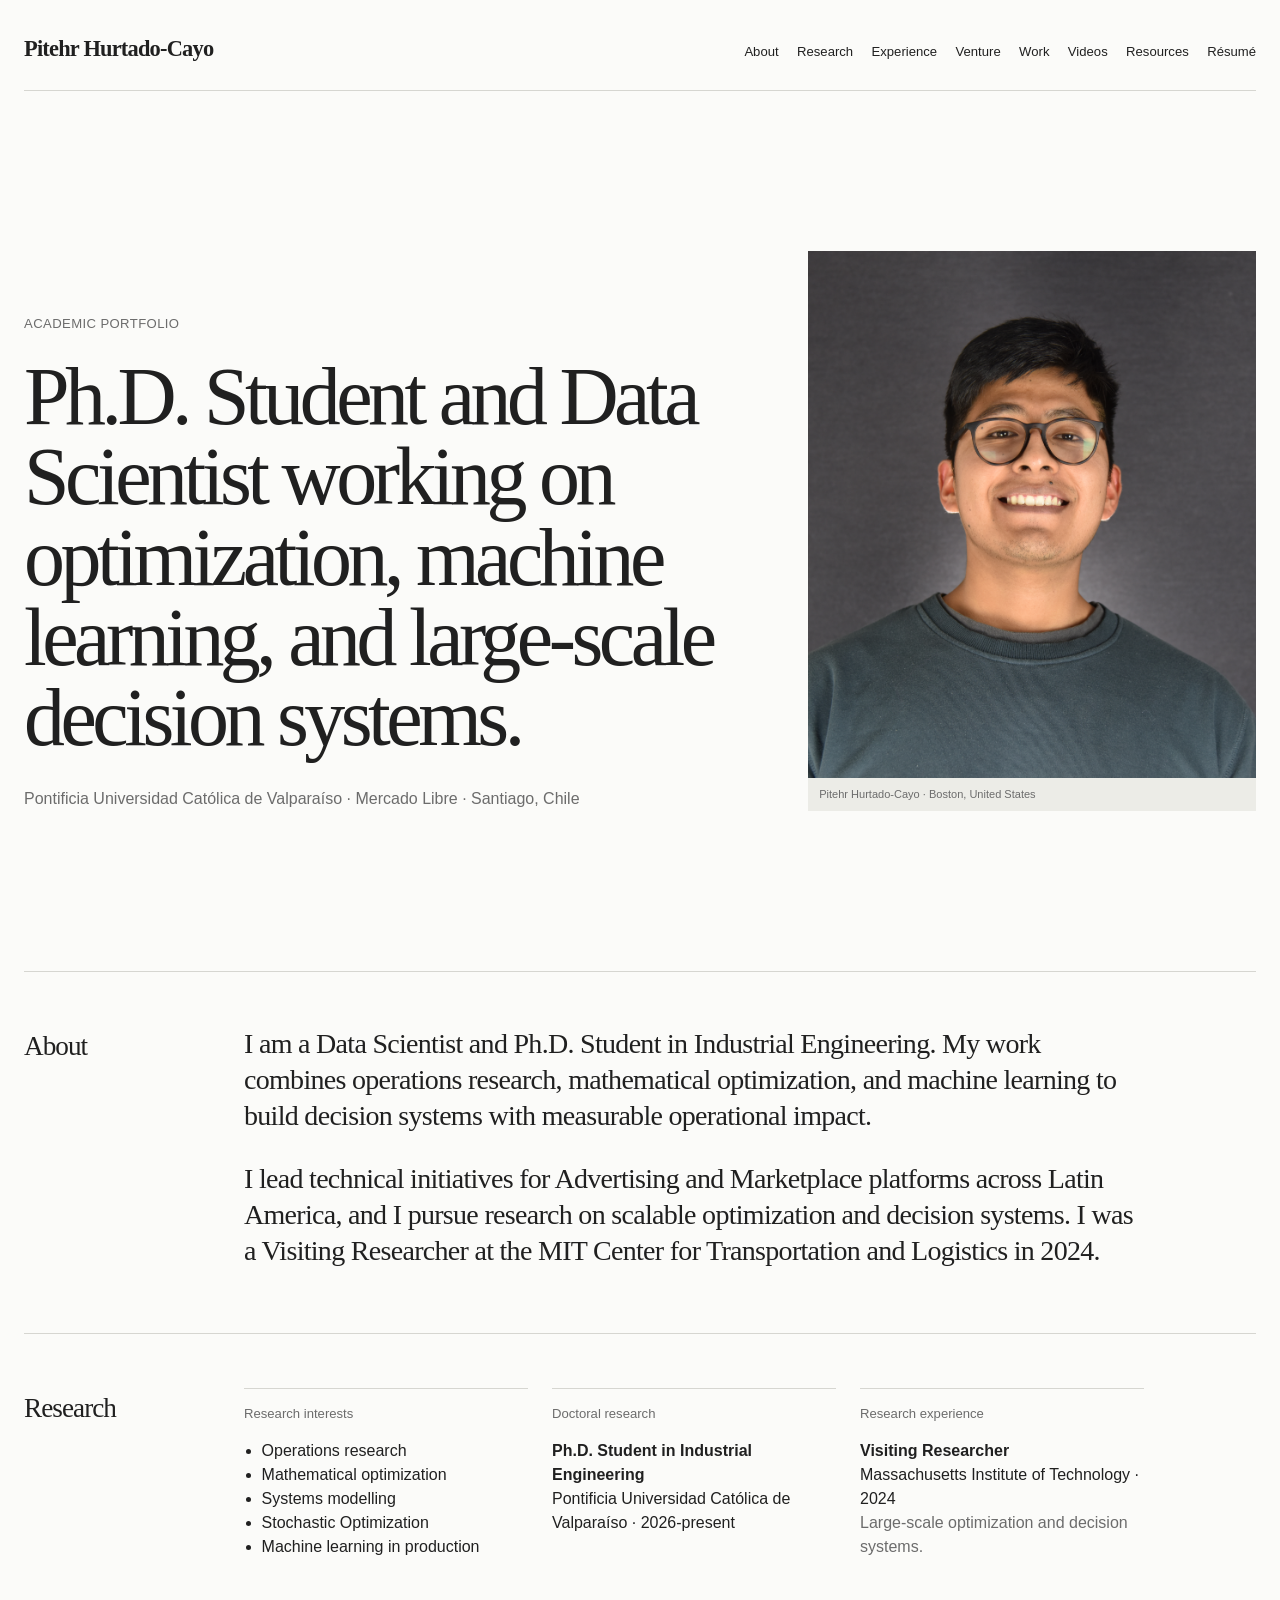
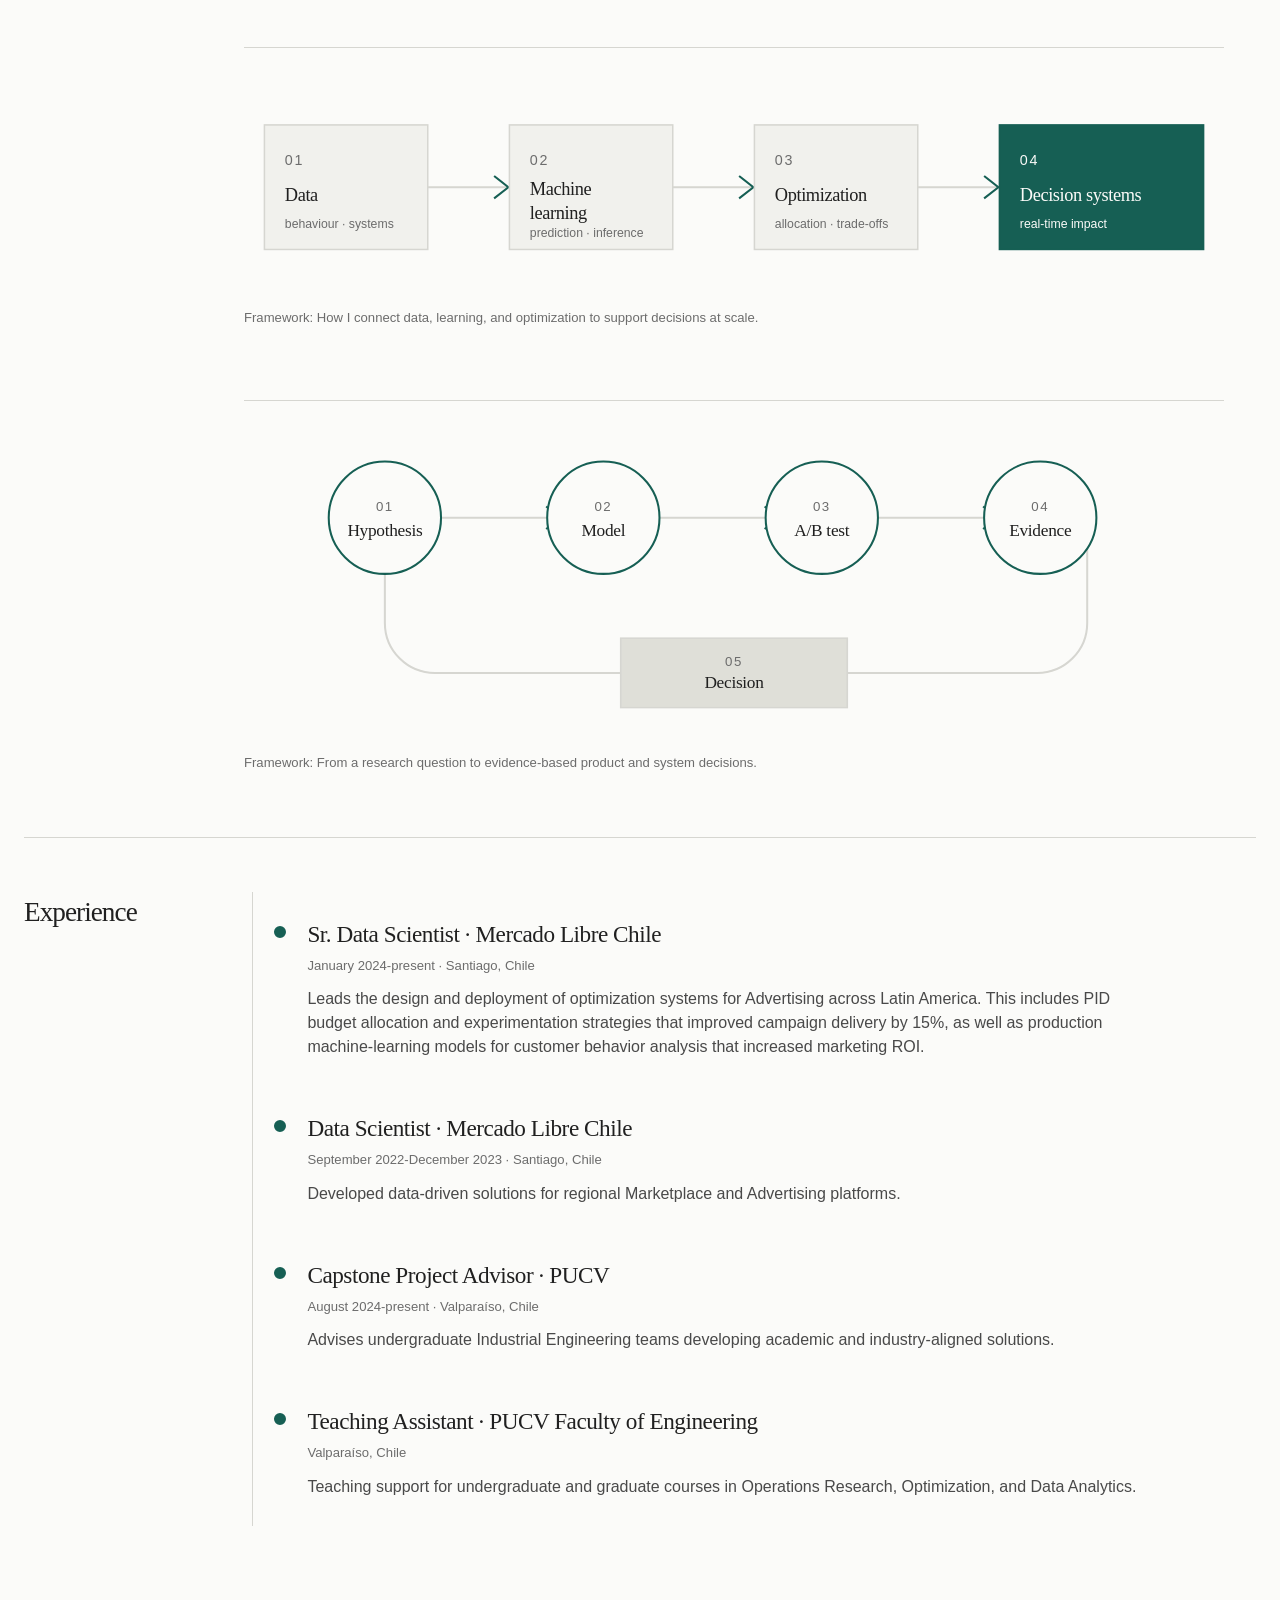
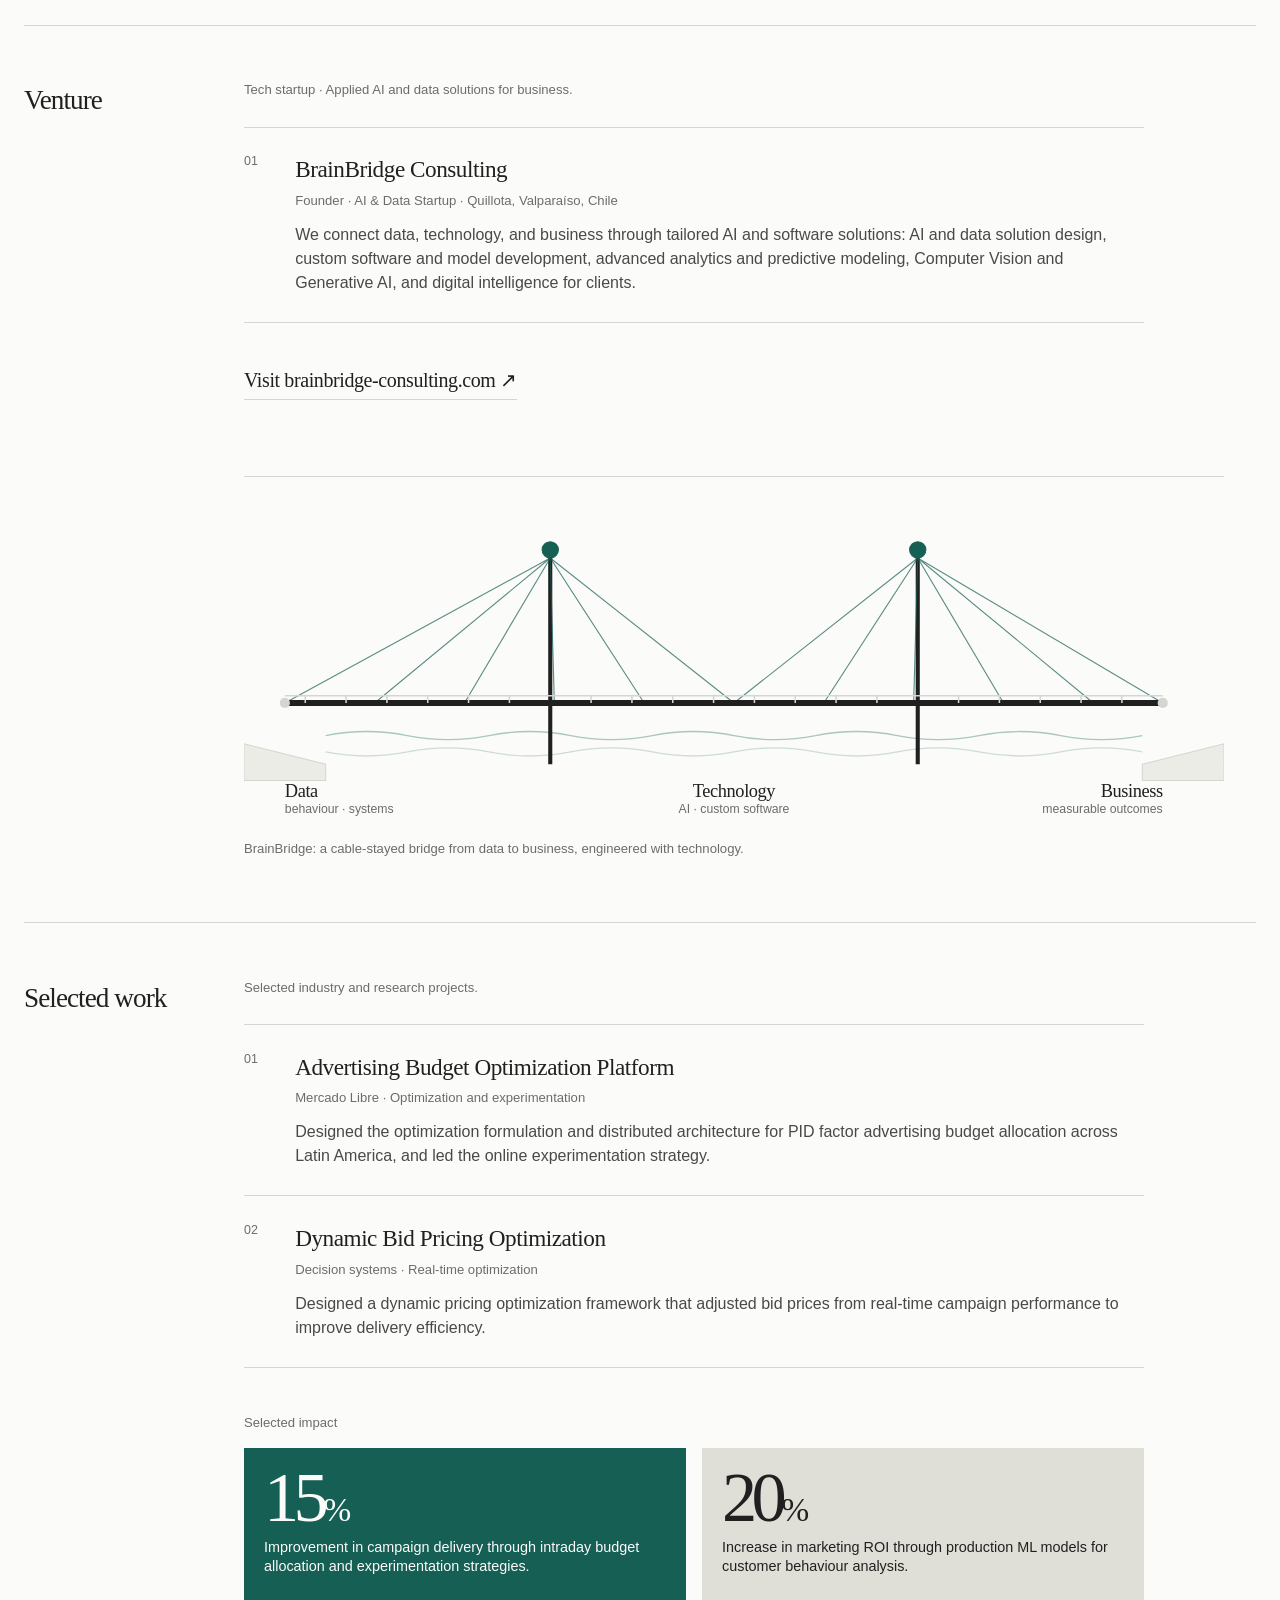
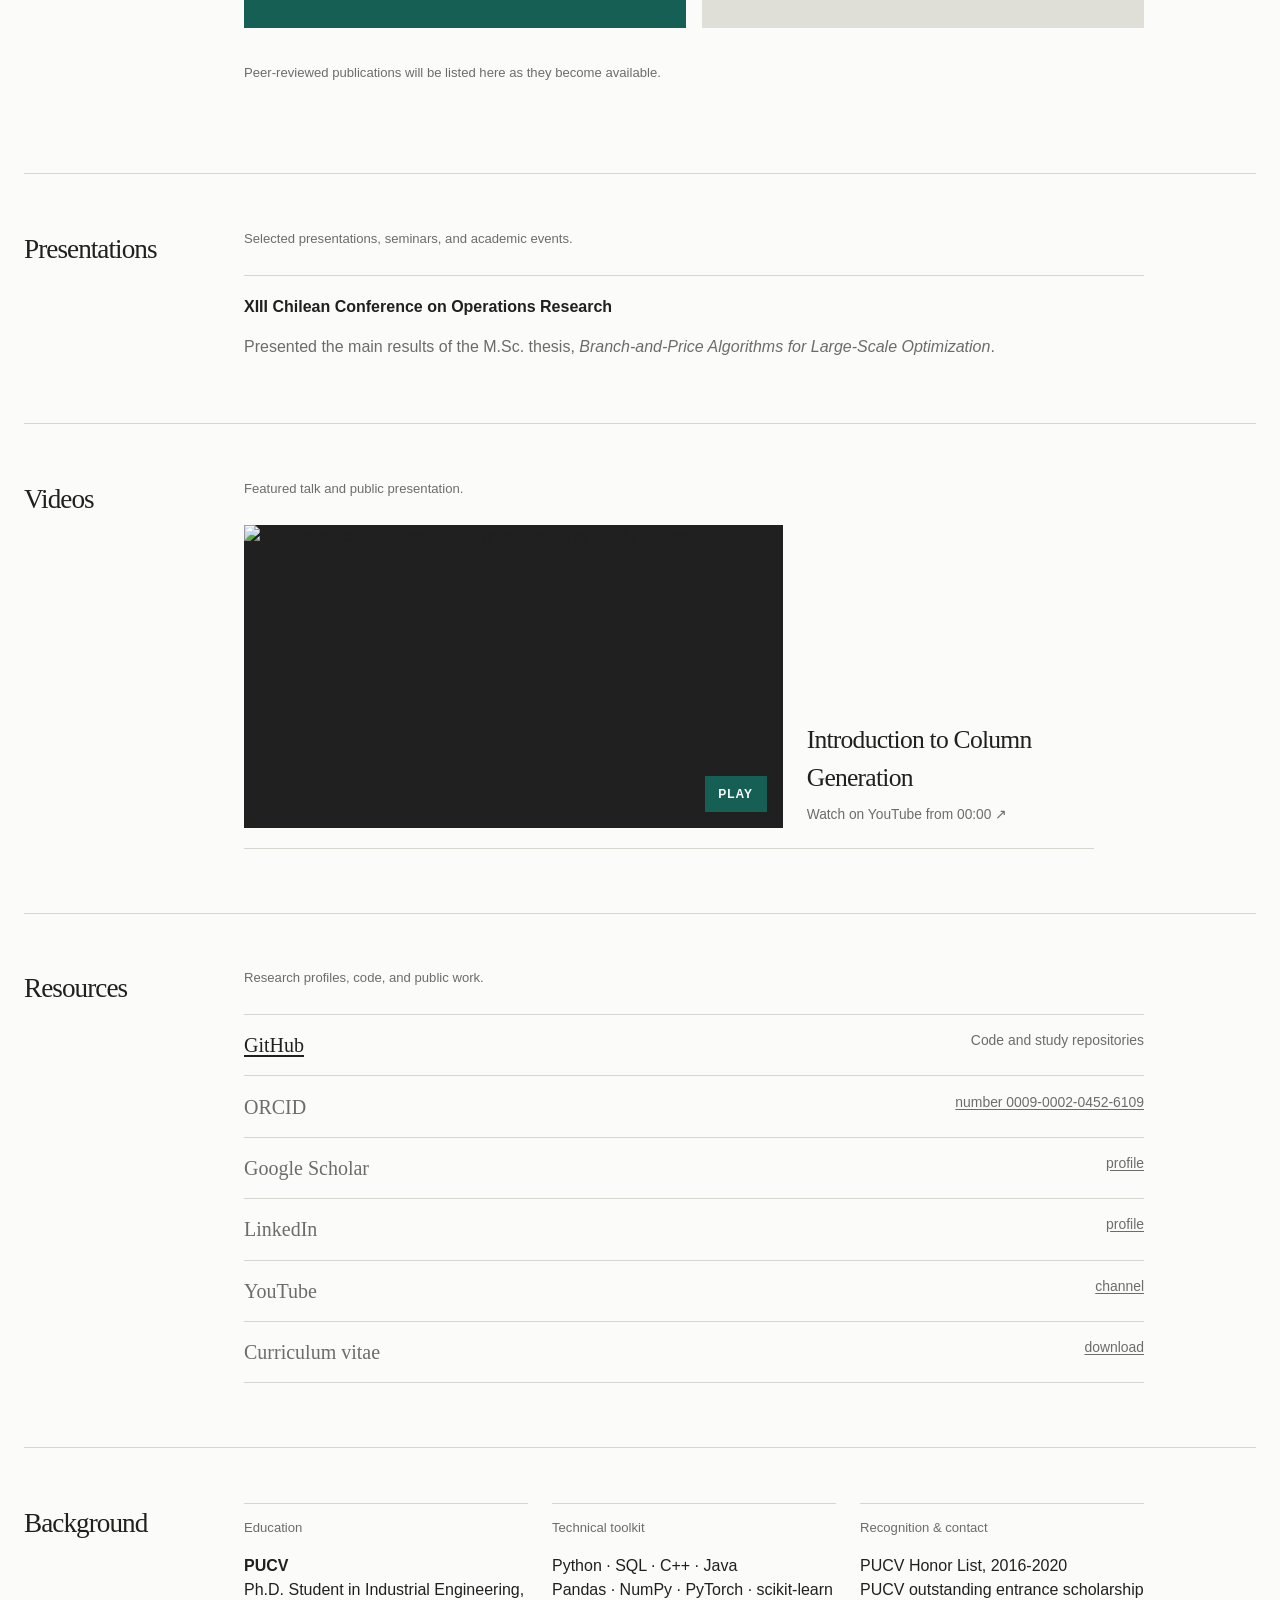
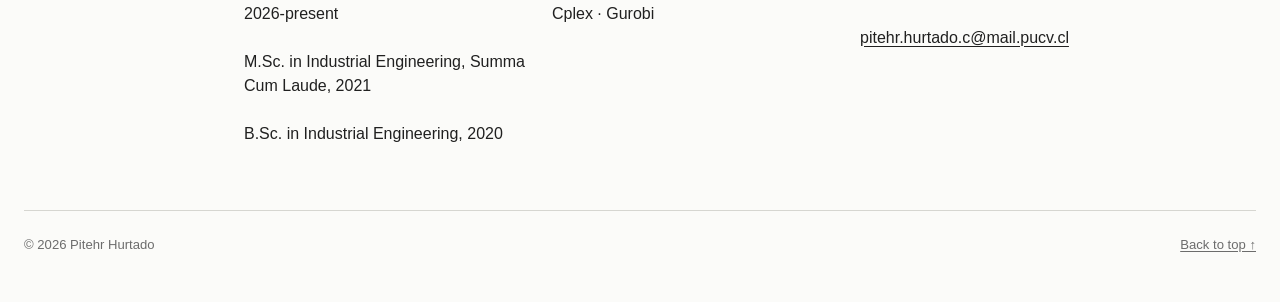
==== commit 3c48522b: "change language" ====
--- a/index.html
+++ b/index.html
@@ -141,7 +141,7 @@
             <li>
               <p class="entry-title">BrainBridge Consulting</p>
               <p class="entry-meta">Founder · AI &amp; Data Startup · Quillota, Valparaíso, Chile</p>
-              <p>Conectamos datos, tecnología y negocio mediante soluciones personalizadas de inteligencia artificial y software: diseño de soluciones de IA y datos, desarrollo de software y modelos a medida, analítica avanzada y modelos predictivos, Computer Vision y Generative AI, e inteligencia digital para clientes.</p>
+              <p>We connect data, technology, and business through tailored AI and software solutions: AI and data solution design, custom software and model development, advanced analytics and predictive modeling, Computer Vision and Generative AI, and digital intelligence for clients.</p>
             </li>
           </ol>
           <a class="venture-cta" href="https://brainbridge-consulting.com" target="_blank" rel="noopener noreferrer">Visit brainbridge-consulting.com ↗</a>
